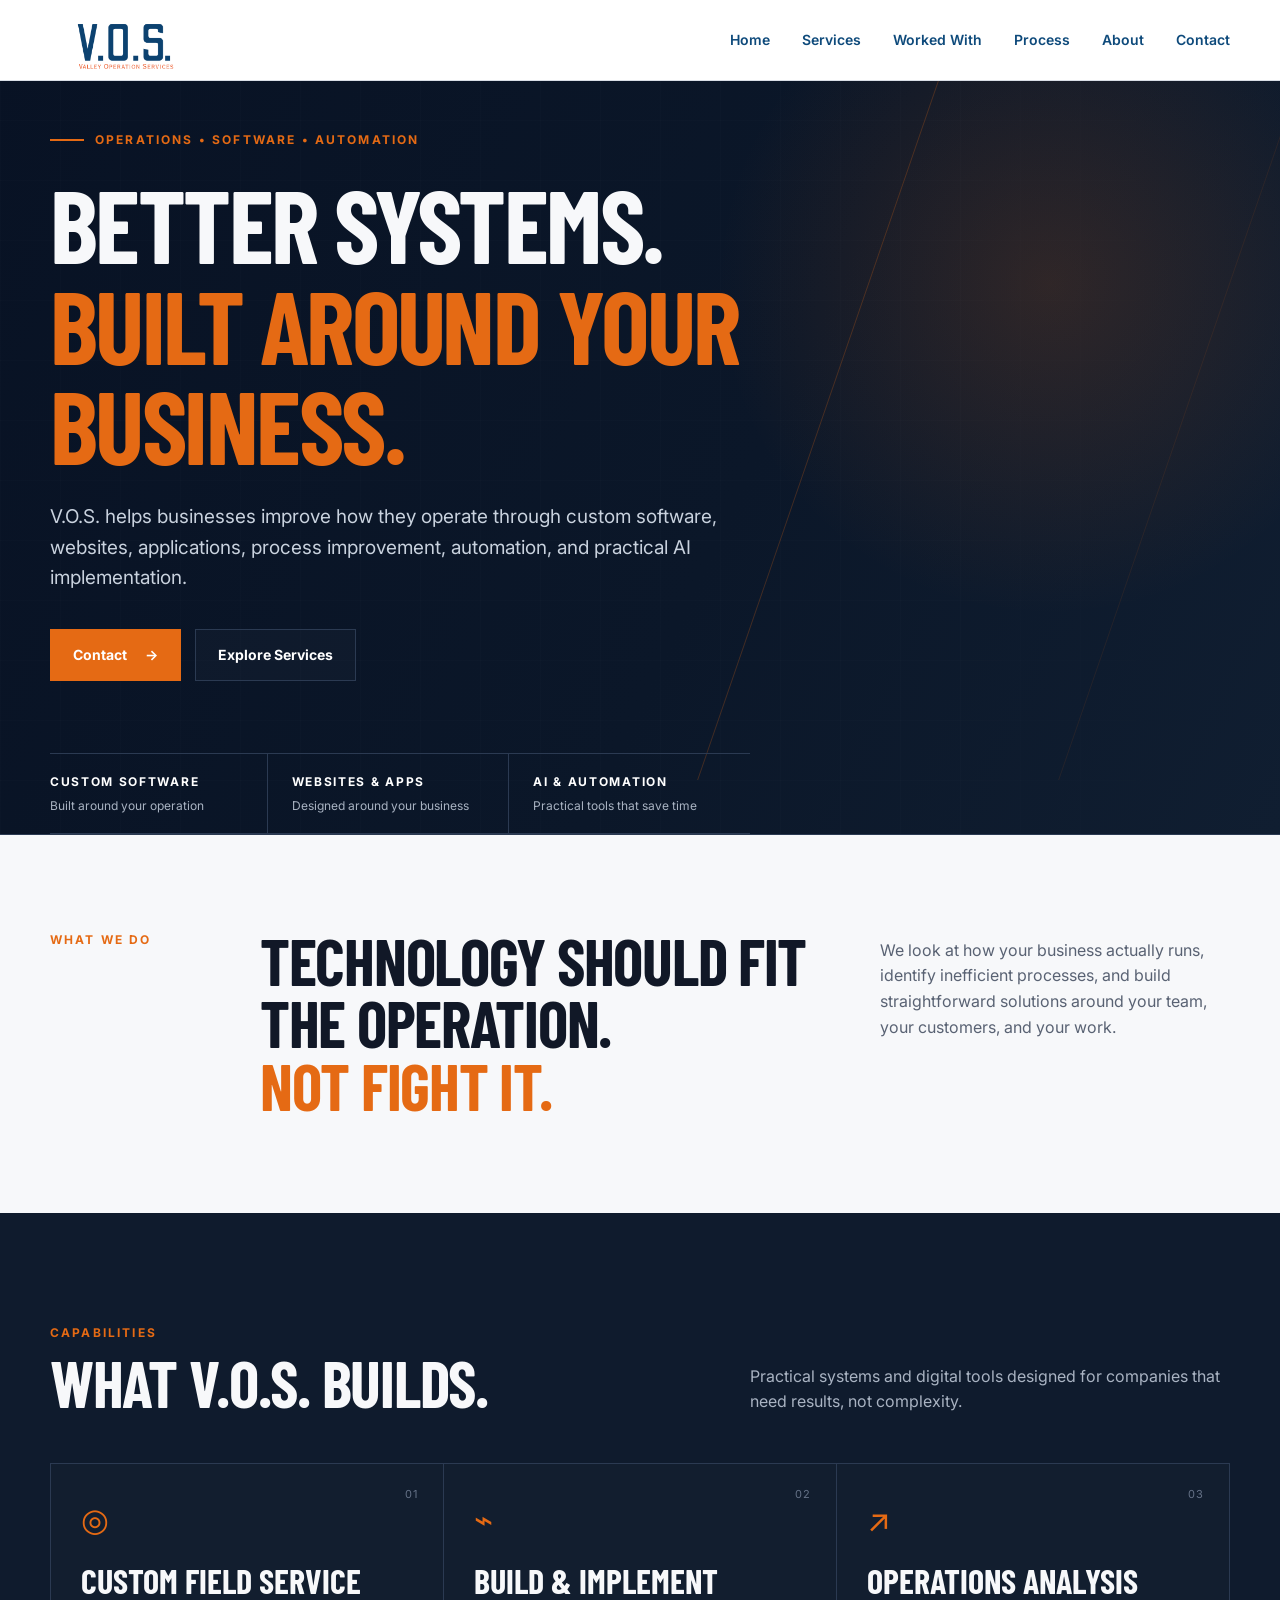
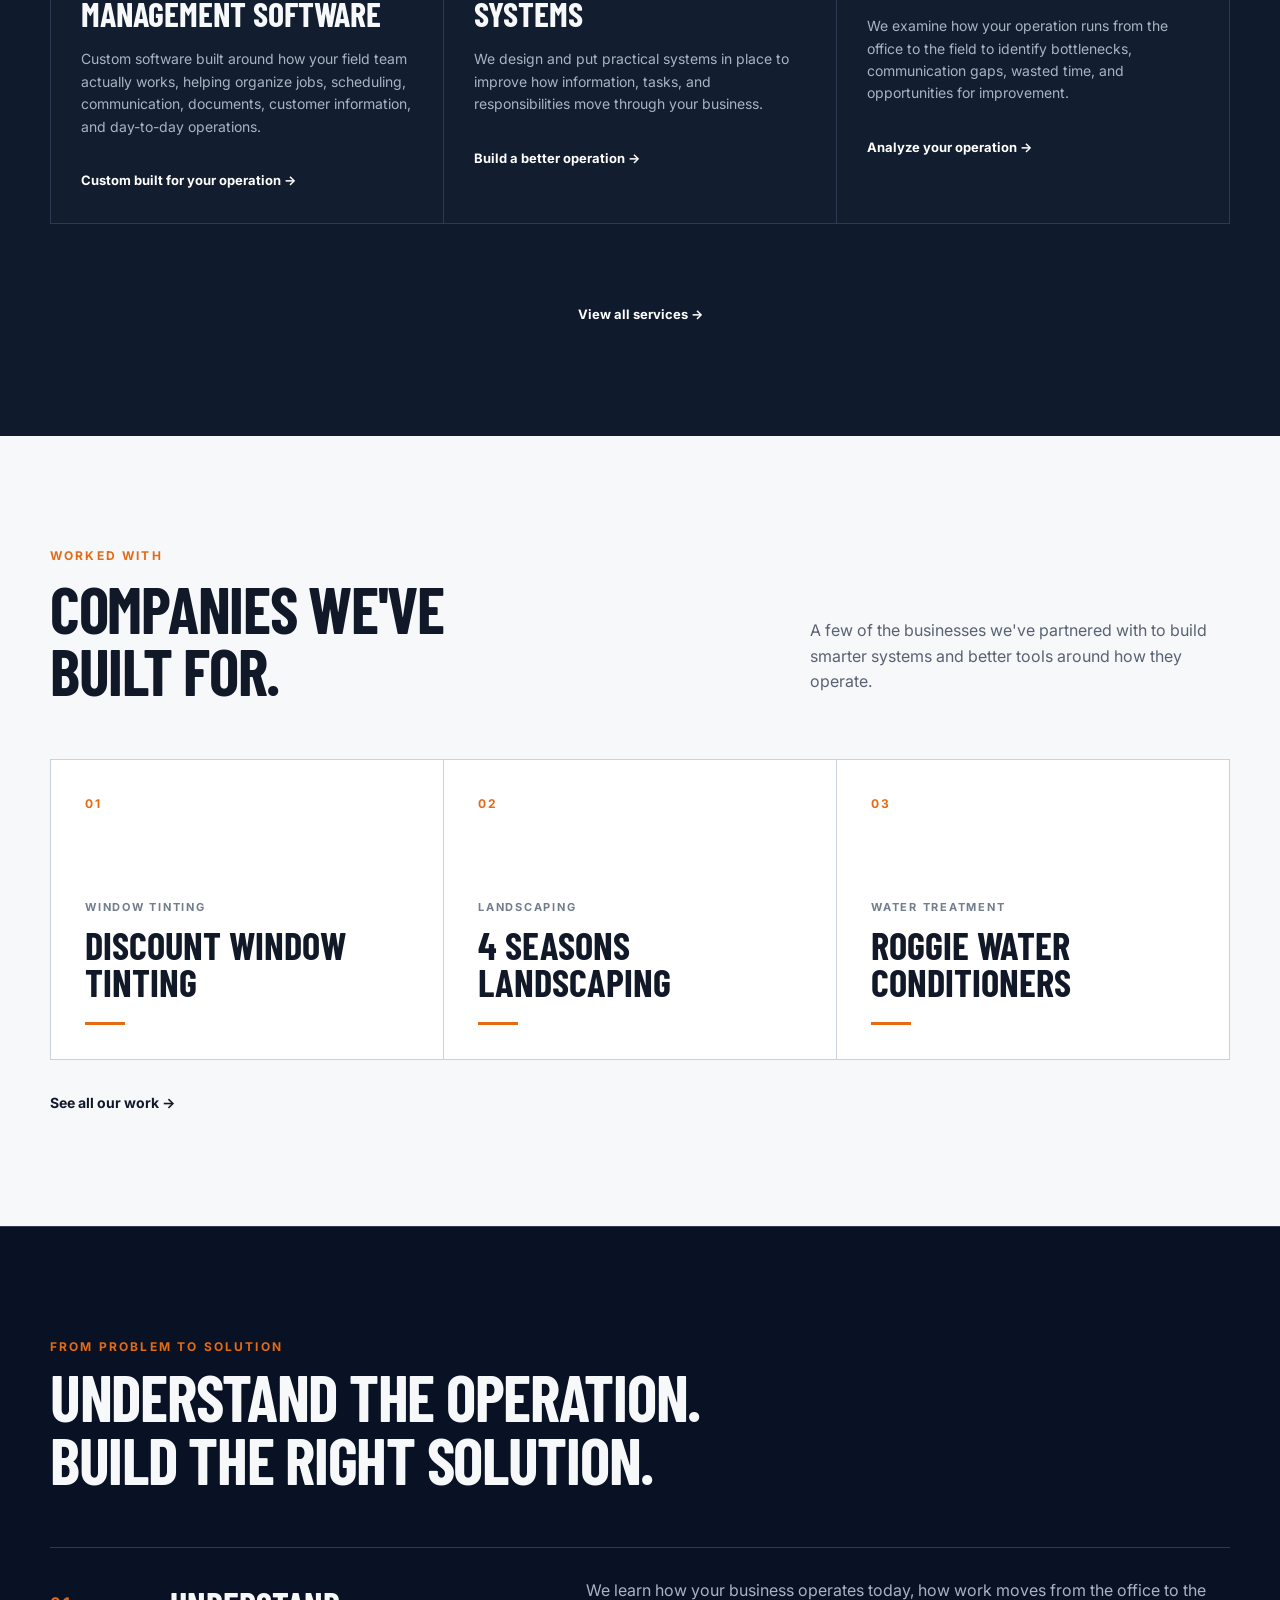
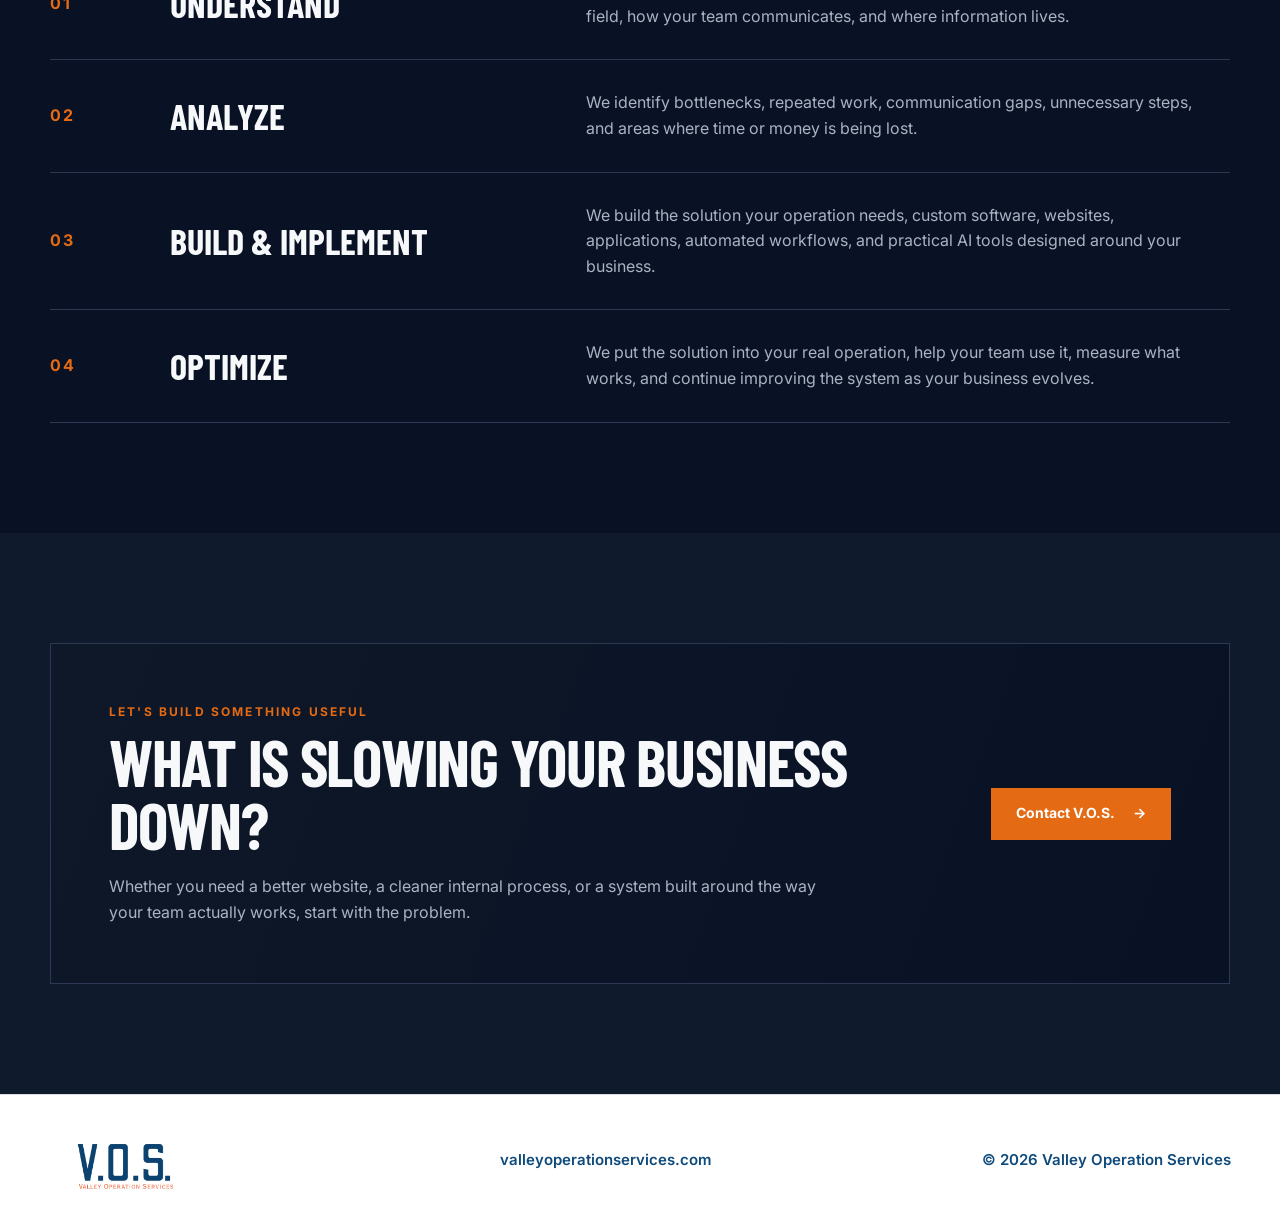
==== index.html @ 07da0e87 "Add team bios to About page Co-Authored-By: Claude Opus 5.5 <noreply@anthropic.com>" ====
<!DOCTYPE html>
<html lang="en">
<head>
  <meta charset="UTF-8" />
  <meta name="viewport" content="width=device-width, initial-scale=1.0" />
  <meta
    name="description"
    content="Valley Operation Services helps blue-collar businesses diagnose inefficiencies, build better systems, and implement practical technology."
  />

  <title>V.O.S. | Valley Operation Services</title>

  <link rel="preconnect" href="https://fonts.googleapis.com">
  <link rel="preconnect" href="https://fonts.gstatic.com" crossorigin>

  <link
    href="https://fonts.googleapis.com/css2?family=Barlow+Condensed:wght@600;700&family=Inter:wght@400;500;600;700&display=swap"
    rel="stylesheet"
  >

  <link rel="stylesheet" href="/styles.css?v=10" />

  <!-- Google tag (gtag.js) - Google Ads -->
  <script async src="https://www.googletagmanager.com/gtag/js?id=AW-18516647561"></script>
  <script>
    window.dataLayer = window.dataLayer || [];
    function gtag(){dataLayer.push(arguments);}
    gtag('js', new Date());
    gtag('config', 'AW-18516647561');
  </script>
</head>

<body>

<header class="site-header">
    <div class="container nav-wrap">

      <a class="brand" href="/" aria-label="V.O.S. home">
        <img
          src="/vos-logo.png"
          alt="Valley Operation Services"
          class="brand-logo"
        >
      </a>

      <button
        class="menu-toggle"
        aria-label="Open navigation"
        aria-expanded="false"
      >
        <span></span>
        <span></span>
        <span></span>
      </button>

      <nav class="site-nav">
        <a href="/">Home</a>
        <a href="/services/">Services</a>
        <a href="/worked-with/">Worked With</a>
        <a href="/process/">Process</a>
        <a href="/about/">About</a>
        <a href="/contact/" class="nav-cta">Contact</a>
      </nav>

    </div>
  </header>

  <main id="top">

<!-- HERO -->
    <section class="hero">

      <div class="hero-grid"></div>

      <div class="container hero-content">

        <div class="eyebrow">
          <span></span>
          OPERATIONS • SOFTWARE • AUTOMATION
        </div>

        <h1>
          Better Systems.<br>
          <em>Built Around Your Business.</em>
        </h1>

        <p class="hero-copy">
          V.O.S. helps businesses improve how they operate through custom software,
          websites, applications, process improvement, automation, and practical AI implementation.
        </p>

        <div class="hero-actions">
          <a class="btn btn-primary" href="/contact/">
            Contact <span>→</span>
          </a>

          <a class="btn btn-secondary" href="#home-services">
            Explore Services
          </a>
        </div>

        <div class="hero-proof">

          <div>
            <strong>CUSTOM SOFTWARE</strong>
            <span>Built around your operation</span>
          </div>

          <div>
            <strong>WEBSITES & APPS</strong>
            <span>Designed around your business</span>
          </div>

          <div>
            <strong>AI & AUTOMATION</strong>
            <span>Practical tools that save time</span>
          </div>

        </div>

      </div>
    </section>


<!-- WHAT WE DO -->
    <section class="statement">

      <div class="container statement-grid">

        <p class="section-kicker">
          WHAT WE DO
        </p>

        <h2>
          Technology should fit the operation.<br>
          <span>Not fight it.</span>
        </h2>

        <p class="statement-copy">
          We look at how your business actually runs, identify inefficient processes,
          and build straightforward solutions around your team, your customers, and your work.
        </p>

      </div>
    </section>



<!-- SERVICES TEASER -->
    <section id="home-services" class="services section">

      <div class="container">

        <div class="section-heading">

          <div>
            <p class="section-kicker">
              CAPABILITIES
            </p>

            <h2>
              What V.O.S. builds.
            </h2>
          </div>

          <p>
            Practical systems and digital tools designed for companies that need results, not complexity.
          </p>

        </div>

        <div class="service-grid">

          <a class="service-card" href="/services/field-service-software/">
            <span class="service-number">01</span>
            <div class="service-icon">◎</div>
            <h3>Custom Field Service Management Software</h3>
            <p>
              Custom software built around how your field team actually works, helping organize jobs,
              scheduling, communication, documents, customer information, and day-to-day operations.
            </p>
            <span class="service-link">Custom built for your operation →</span>
          </a>

          <a class="service-card" href="/services/systems/">
            <span class="service-number">02</span>
            <div class="service-icon">⌁</div>
            <h3>Build & Implement Systems</h3>
            <p>
              We design and put practical systems in place to improve how information, tasks,
              and responsibilities move through your business.
            </p>
            <span class="service-link">Build a better operation →</span>
          </a>

          <a class="service-card" href="/services/operations-analysis/">
            <span class="service-number">03</span>
            <div class="service-icon">&#8599;&#65038;</div>
            <h3>Operations Analysis</h3>
            <p>
              We examine how your operation runs from the office to the field to identify
              bottlenecks, communication gaps, wasted time, and opportunities for improvement.
            </p>
            <span class="service-link">Analyze your operation →</span>
          </a>

        </div>

        <div style="margin-top: 48px; text-align: center;">
          <a href="/services/" class="text-cta">View all services →</a>
        </div>

      </div>
    </section>


    <!-- WORKED WITH TEASER -->
    <section id="home-worked-with" class="industries section">

      <div class="container">

        <div class="ww-heading">
          <div>
            <p class="section-kicker">WORKED WITH</p>
            <h2>Companies we've<br>built for.</h2>
          </div>
          <p>
            A few of the businesses we've partnered with to build smarter
            systems and better tools around how they operate.
          </p>
        </div>

        <div class="ww-grid">

          <div class="ww-card">
            <span class="ww-num">01</span>
            <p class="ww-industry">Window Tinting</p>
            <h3>Discount Window Tinting</h3>
            <div class="ww-line"></div>
          </div>

          <div class="ww-card">
            <span class="ww-num">02</span>
            <p class="ww-industry">Landscaping</p>
            <h3>4 Seasons Landscaping</h3>
            <div class="ww-line"></div>
          </div>

          <div class="ww-card">
            <span class="ww-num">03</span>
            <p class="ww-industry">Water Treatment</p>
            <h3>Roggie Water Conditioners</h3>
            <div class="ww-line"></div>
          </div>

        </div>

        <a href="/worked-with/" class="ww-more">See all our work →</a>

      </div>
    </section>


    <!-- PROCESS TEASER -->
    <section id="home-process" class="process section">

      <div class="container">

        <div class="section-heading process-heading">

          <div>

            <p class="section-kicker">
              FROM PROBLEM TO SOLUTION
            </p>

            <h2>
              Understand the operation.<br>
              Build the right solution.
            </h2>

          </div>

        </div>

        <div class="process-list">

          <div class="process-step">
            <span>01</span>
            <h3>Understand</h3>
            <p>
              We learn how your business operates today, how work moves from the office
              to the field, how your team communicates, and where information lives.
            </p>
          </div>

          <div class="process-step">
            <span>02</span>
            <h3>Analyze</h3>
            <p>
              We identify bottlenecks, repeated work, communication gaps, unnecessary
              steps, and areas where time or money is being lost.
            </p>
          </div>

          <div class="process-step">
            <span>03</span>
            <h3>Build & Implement</h3>
            <p>
              We build the solution your operation needs, custom software, websites,
              applications, automated workflows, and practical AI tools designed around your business.
            </p>
          </div>

          <div class="process-step">
            <span>04</span>
            <h3>Optimize</h3>
            <p>
              We put the solution into your real operation, help your team use it,
              measure what works, and continue improving the system as your business evolves.
            </p>
          </div>

        </div>


      </div>
    </section>


    <!-- CONTACT CTA -->
    <section id="home-contact" class="contact section">

      <div class="container contact-panel">

        <div>

          <p class="section-kicker">
            LET'S BUILD SOMETHING USEFUL
          </p>

          <h2>
            What is slowing your business down?
          </h2>

          <p>
            Whether you need a better website, a cleaner internal process, or a system
            built around the way your team actually works, start with the problem.
          </p>

        </div>

        <a href="mailto:contact@valleyoperationservices.com" class="btn btn-primary btn-large">
          Contact V.O.S. <span>→</span>
        </a>

      </div>
    </section>

  </main>


<!-- FOOTER -->
  <footer>

    <div class="container footer-grid">

      <div class="brand footer-brand">
        <img
          src="/vos-logo.png"
          alt="Valley Operation Services"
          class="footer-logo"
        >
      </div>

      <p>
        <a
          href="https://valleyoperationservices.com"
          class="footer-domain"
        >
          valleyoperationservices.com
        </a>
      </p>

      <p>
        © <span id="year"></span> Valley Operation Services
      </p>

    </div>

  </footer>

  <script src="/script.js?v=7"></script>

</body>
</html>
---- styles.css ----
:root {
  --navy: #081224;
  --surface: #0f1b2d;
  --surface-2: #162338;
  --steel: #2b3a52;
  --orange: #e56a14;
  --orange-hover: #f07a24;
  --dark-orange: #c9550c;
  --white: #f7f8fa;
  --muted: #a9b3c2;
  --text-dark: #111827;
  --max: 1180px;
}

* {
  box-sizing: border-box;
  margin: 0;
  padding: 0;
}

html { scroll-behavior: smooth; }

body {
  font-family: "Inter", Arial, sans-serif;
  background: var(--navy);
  color: var(--white);
  line-height: 1.6;
}

a { color: inherit; text-decoration: none; }

.container {
  width: min(var(--max), calc(100% - 48px));
  margin: 0 auto;
}

.site-header {
  position: fixed;
  inset: 0 0 auto 0;
  z-index: 50;
  background: rgba(8,18,36,.88);
  backdrop-filter: blur(14px);
  border-bottom: 1px solid rgba(255,255,255,.08);
}

.nav-wrap {
    height: 80px;
    display: flex;
    align-items: center;
    justify-content: space-between;
}

.brand {
  display: inline-flex;
  align-items: center;
  gap: 14px;
}

.brand-logo {
  width: 190px;
  height: auto;
  display: block;
}
.brand-mark {
  font-family: "Barlow Condensed", sans-serif;
  font-size: 30px;
  font-weight: 700;
  letter-spacing: .03em;
  color: var(--white);
  line-height: 1;
}

.brand-mark::after {
  content: "";
  display: block;
  width: 26px;
  height: 3px;
  margin-top: 5px;
  background: var(--orange);
}

.brand-name {
  color: var(--muted);
  font-size: 11px;
  font-weight: 700;
  letter-spacing: .16em;
}

.site-nav {
  display: flex;
  align-items: center;
  gap: 32px;
  margin-left: auto;
}

.site-nav a {
  font-size: 14px;
  font-weight: 600;
  color: #dfe5ee;
}

.site-nav a:hover { color: #fff; }

.nav-cta {
  border: 1px solid var(--orange);
  padding: 11px 16px;
}

.menu-toggle {
  display: none;
  background: none;
  border: 0;
  cursor: pointer;
}

.menu-toggle span {
  display: block;
  width: 24px;
  height: 2px;
  background: #0e4a7b;
  margin: 5px 0;
}

.hero {
  min-height: 760px;
  position: relative;
  display: flex;
  align-items: center;
  overflow: hidden;
  border-bottom: 1px solid var(--steel);
  padding-top: 80px;
  background:
    radial-gradient(circle at 82% 34%, rgba(229,106,20,.16), transparent 28%),
    linear-gradient(115deg, #081224 0%, #0b1729 58%, #101e31 100%);
}

.hero-grid {
  position: absolute;
  inset: 0;
  opacity: .14;
  background-image:
    linear-gradient(rgba(255,255,255,.08) 1px, transparent 1px),
    linear-gradient(90deg, rgba(255,255,255,.08) 1px, transparent 1px);
  background-size: 60px 60px;
  mask-image: linear-gradient(to right, black 0%, black 70%, transparent 100%);
}

.hero::after {
  content: "";
  position: absolute;
  width: 360px;
  height: 760px;
  right: 7%;
  top: 20px;
  border-left: 1px solid rgba(229,106,20,.45);
  border-right: 1px solid rgba(229,106,20,.18);
  transform: skewX(-19deg);
  opacity: .55;
}

.hero-content {
  position: relative;
  z-index: 2;
  padding-top: 50px;
}

.eyebrow, .section-kicker {
  color: var(--orange);
  font-weight: 700;
  font-size: 12px;
  letter-spacing: .18em;
}

.eyebrow {
  display: flex;
  align-items: center;
  gap: 11px;
  margin-bottom: 24px;
}

.eyebrow span {
  width: 34px;
  height: 2px;
  background: var(--orange);
}

.hero h1,
h2,
h3 {
  font-family: "Barlow Condensed", Arial, sans-serif;
  line-height: .98;
}

.hero h1 {
  max-width: 900px;
  font-size: clamp(64px, 8vw, 112px);
  letter-spacing: -.025em;
  text-transform: uppercase;
}

.hero h1 em {
  color: var(--orange);
  font-style: normal;
}

.hero-copy {
  max-width: 670px;
  margin-top: 28px;
  color: #c9d2de;
  font-size: 19px;
}

.hero-actions {
  display: flex;
  gap: 14px;
  margin-top: 36px;
  flex-wrap: wrap;
}

.btn {
  display: inline-flex;
  align-items: center;
  justify-content: center;
  gap: 18px;
  min-height: 52px;
  padding: 0 22px;
  font-size: 14px;
  font-weight: 700;
  transition: .2s ease;
}

.btn-primary {
  background: var(--orange);
  border: 1px solid var(--orange);
  color: #fff;
}

.btn-primary:hover {
  background: var(--orange-hover);
  border-color: var(--orange-hover);
  transform: translateY(-2px);
}

.btn-secondary {
  border: 1px solid var(--steel);
  color: #fff;
  background: rgba(255,255,255,.025);
}

.btn-secondary:hover {
  border-color: #69778c;
  background: rgba(255,255,255,.05);
}

.hero-proof {
  display: flex;
  gap: 0;
  margin-top: 72px;
  max-width: 700px;
  border-top: 1px solid var(--steel);
  border-bottom: 1px solid var(--steel);
}

.hero-proof div {
  flex: 1;
  padding: 18px 24px 18px 0;
  border-right: 1px solid var(--steel);
  margin-right: 24px;
}

.hero-proof div:last-child {
  border-right: 0;
  margin-right: 0;
}

.hero-proof strong {
  display: block;
  color: #fff;
  font-size: 12px;
  letter-spacing: .14em;
}

.hero-proof span {
  display: block;
  color: var(--muted);
  font-size: 12px;
  margin-top: 4px;
}

.hero-side-label {
  position: absolute;
  right: 24px;
  bottom: 26px;
  color: #627187;
  font-size: 11px;
  letter-spacing: .18em;
  z-index: 2;
}

.section { padding: 110px 0; }

.statement {
  padding: 95px 0;
  background: var(--white);
  color: var(--text-dark);
}

.statement-grid {
  display: grid;
  grid-template-columns: 160px 1.3fr .8fr;
  gap: 50px;
  align-items: start;
}

.statement h2,
.section-heading h2,
.industries h2,
.contact h2 {
  font-size: clamp(48px, 5vw, 72px);
  text-transform: uppercase;
  letter-spacing: -.02em;
}

.statement h2 span { color: var(--orange); }

.statement-copy {
  color: #596273;
  padding-top: 8px;
}

.services {
  background: var(--surface);
}

.section-heading {
  display: flex;
  justify-content: space-between;
  gap: 40px;
  align-items: end;
  margin-bottom: 48px;
}

.section-heading > p {
  max-width: 480px;
  color: var(--muted);
}

.section-heading h2 { margin-top: 10px; }

.service-grid {
  display: grid;
  grid-template-columns: repeat(3, 1fr);
  border-top: 1px solid var(--steel);
  border-left: 1px solid var(--steel);
}

.service-card {
  min-height: 360px;
  padding: 30px;
  position: relative;
  background: rgba(255,255,255,.012);
  border-right: 1px solid var(--steel);
  border-bottom: 1px solid var(--steel);
  transition: .25s ease;
}

.service-card:hover {
  background: var(--surface-2);
  transform: translateY(-3px);
}

.service-number {
  position: absolute;
  top: 22px;
  right: 24px;
  color: #657287;
  font-size: 11px;
  letter-spacing: .14em;
}

.service-icon {
  color: var(--orange);
  font-size: 32px;
  height: 70px;
}

.service-card h3 {
  font-size: 34px;
  text-transform: uppercase;
  margin-bottom: 18px;
}

.service-card p {
  color: var(--muted);
  font-size: 14px;
}

.service-link,
.text-cta {
  display: inline-block;
  margin-top: 32px;
  color: #fff;
  font-weight: 700;
  font-size: 13px;
}

.service-card-accent {
  background: var(--orange);
  color: #fff;
}

.service-card-accent:hover { background: var(--dark-orange); }

.service-card-accent .service-number,
.service-card-accent p { color: rgba(255,255,255,.8); }

.accent-small {
  letter-spacing: .14em;
  font-size: 10px !important;
  font-weight: 700;
  margin-bottom: 20px;
}

.process {
  background: var(--navy);
  border-top: 1px solid var(--steel);
}

.process-heading { margin-bottom: 56px; }

.process-list {
  border-top: 1px solid var(--steel);
}

.process-step {
  display: grid;
  grid-template-columns: 90px .6fr 1fr;
  align-items: center;
  gap: 30px;
  padding: 30px 0;
  border-bottom: 1px solid var(--steel);
}

.process-step > span {
  color: var(--orange);
  font-weight: 700;
  letter-spacing: .12em;
}

.process-step h3 {
  font-size: 36px;
  text-transform: uppercase;
}

.process-step p {
  color: var(--muted);
  max-width: 620px;
}

.industries {
  background: var(--white);
  color: var(--text-dark);
}

.industries-grid {
  display: grid;
  grid-template-columns: 1fr 1fr;
  gap: 80px;
  align-items: center;
}

.industries h2 { margin: 12px 0 24px; }

.industries p:not(.section-kicker) {
  color: #596273;
  max-width: 590px;
}

.industry-tags {
  display: flex;
  flex-wrap: wrap;
  gap: 10px;
}

.industry-tags span {
  border: 1px solid #cbd2dc;
  padding: 12px 14px;
  font-size: 11px;
  letter-spacing: .12em;
  font-weight: 700;
}

.contact {
  background: var(--surface);
}

.contact-panel {
  padding: 58px;
  border: 1px solid var(--steel);
  background:
    linear-gradient(110deg, rgba(255,255,255,.025), rgba(255,255,255,0)),
    var(--navy);
  display: flex;
  align-items: center;
  justify-content: space-between;
  gap: 50px;
}

.contact h2 {
  max-width: 760px;
  margin: 10px 0 18px;
}

.contact p:not(.section-kicker) {
  max-width: 720px;
  color: var(--muted);
}

.btn-large { min-width: 180px; }

footer {
  position: relative;
  padding: 34px 0;
  border-top: 1px solid var(--steel);
  background: #050c18;
}

.footer-grid {
  width: 100%;
  max-width: none;
  margin: 0;
  padding: 0 24px;

  display: grid;
  grid-template-columns: 1fr auto 1fr;
  align-items: center;
  gap: 0;
}

.footer-grid > :nth-child(1) {
  justify-self: start;
}

.footer-grid > :nth-child(2) {
  justify-self: center;
  text-align: center;
}

.footer-grid > :nth-child(3) {
  justify-self: end;
  text-align: right;
}

.footer-grid > p {
  color: #718096;
  font-size: 11px;
  text-align: center;
}

.footer-grid > p:last-child { text-align: right; }

.footer-brand .brand-mark { font-size: 23px; }
.footer-brand .brand-name { font-size: 9px; }

@media (max-width: 900px) {
  .site-nav {
    display: none;
    position: absolute;
    top: 80px;
    left: 0;
    right: 0;
    padding: 24px;
    background: var(--navy);
    border-bottom: 1px solid var(--steel);
    flex-direction: column;
    align-items: stretch;
  }

  .site-nav.open { display: flex; }
  .menu-toggle { display: block; }
  .brand-name { display: none; }

  .hero { min-height: 720px; }
  .hero::after { right: -180px; }
  .hero-proof { max-width: none; }

  .statement-grid {
    grid-template-columns: 1fr;
    gap: 20px;
  }

  .service-grid { grid-template-columns: repeat(2, 1fr); }
  .industries-grid { grid-template-columns: 1fr; gap: 45px; }

  .contact-panel {
    flex-direction: column;
    align-items: flex-start;
  }

  .footer-grid {
    grid-template-columns: 1fr;
    justify-items: stretch;
  }
  .footer-grid > p:last-child { text-align: center; }
}

@media (max-width: 620px) {
  .container { width: min(var(--max), calc(100% - 32px)); }
  .nav-wrap { height: 70px; }
  .site-nav { top: 70px; }

  .hero {
    min-height: 760px;
    padding-top: 70px;
  }

  .hero h1 { font-size: 58px; }
  .hero-copy { font-size: 16px; }

  .hero-actions {
    flex-direction: column;
    align-items: stretch;
  }

  .hero-proof {
    display: grid;
    grid-template-columns: 1fr;
    margin-top: 45px;
  }

  .hero-proof div {
    border-right: 0;
    border-bottom: 1px solid var(--steel);
    margin: 0;
    padding: 14px 0;
  }

  .hero-proof div:last-child { border-bottom: 0; }

  .section { padding: 78px 0; }
  .statement { padding: 70px 0; }

  .section-heading {
    display: block;
  }

  .section-heading > p { margin-top: 20px; }

  .service-grid { grid-template-columns: 1fr; }
  .service-card { min-height: 320px; }

  .process-step {
    grid-template-columns: 50px 1fr;
    gap: 14px;
  }

  .process-step p {
    grid-column: 2;
  }

  .contact-panel { padding: 32px 24px; }
  .btn-large { width: 100%; }
}
/* =========================
   ABOUT V.O.S / TEAM
========================= */

.about {
  background: var(--white);
  color: var(--navy);
}

.about-intro {
  display: grid;
  grid-template-columns: 160px 1.15fr 1fr;
  gap: 55px;
  align-items: start;
  margin-bottom: 80px;
}

.about-intro h2 {
  font-family: "Barlow Condensed", sans-serif;
  font-size: clamp(58px, 6vw, 88px);
  line-height: 0.92;
  text-transform: uppercase;
  letter-spacing: -0.02em;
}

.about-copy {
  color: #596273;
  font-size: 17px;
  line-height: 1.8;
  max-width: 540px;
}

.team-label {
  display: flex;
  align-items: center;
  gap: 20px;
  margin-bottom: 22px;
}

.team-label span {
  color: var(--orange);
  font-size: 11px;
  font-weight: 700;
  letter-spacing: 0.18em;
}

.team-label div {
  flex: 1;
  height: 1px;
  background: #cbd2dc;
}

.team-grid {
  display: grid;
  grid-template-columns: repeat(3, 1fr);
  border-top: 1px solid #cbd2dc;
  border-left: 1px solid #cbd2dc;
}

.team-card {
  min-height: 350px;
  padding: 32px;
  border-right: 1px solid #cbd2dc;
  border-bottom: 1px solid #cbd2dc;
  transition: 0.25s ease;
}

.team-number {
  color: var(--orange);
  font-size: 12px;
  font-weight: 700;
  letter-spacing: 0.15em;
}

.team-line {
  width: 40px;
  height: 3px;
  background: var(--orange);
  margin: 75px 0 24px;
}

.team-card h3 {
  font-family: "Barlow Condensed", sans-serif;
  font-size: clamp(48px, 4vw, 64px);
  line-height: 0.9;
  text-transform: uppercase;
}

.team-card p {
  margin-top: 24px;
  color: #727d8d;
  font-size: 11px;
  font-weight: 700;
  letter-spacing: 0.16em;
}

.team-card:hover {
  background: var(--navy);
  color: white;
  transform: translateY(-4px);
}

.team-card:hover p {
  color: #aeb8c6;
}

@media (max-width: 900px) {
  .about-intro {
    grid-template-columns: 1fr;
    gap: 20px;
  }

  .team-grid {
    grid-template-columns: 1fr;
  }

  .team-card {
    min-height: 260px;
  }

  .team-line {
    margin-top: 45px;
  }
}

.footer-logo {
  width: 150px;
  height: auto;
  display: block;
}

/* HEADER V.O.S. LOGO */

.site-header .brand {
    position: absolute;
    left: 24px;
    top: 50%;
    transform: translateY(-50%);

    width: 175px;
    height: 62px;
    background: transparent;
    border-radius: 0;
    overflow: hidden;

    display: flex;
    align-items: center;
    justify-content: center;
    padding: 0;
}

.site-header .brand-logo {
  width: 235px;
  max-width: none;
  height: auto;
  display: block;
  transform: scale(1.25);
}

/* WHITE HEADER / NAVIGATION */

.site-header {
  background: #ffffff;
  border-bottom: 1px solid #d9dee6;
}

/* Remove the separate box around the logo */
.site-header .brand {
  background: transparent;
  border-radius: 0;
}

/* Navigation words */
.site-nav a {
  color: #0e4a7b;
}

.site-nav a:hover {
  color: #e56a14;
}

/* Connect button */
.site-nav .nav-cta {
  color: #0e4a7b;
  border-color: #e56a14;
}

.site-nav .nav-cta:hover {
  background: #e56a14;
  color: #ffffff;
}

/* WHITE FOOTER */

footer {
  background: #ffffff;
  border-top: 1px solid #d9dee6;
}

.footer-grid > p {
  color: #0e4a7b;
  font-size: 15px;
  font-weight: 600;
}

.footer-grid > p:last-child {
  color: #0e4a7b;
  font-size: 15px;
}

.footer-brand {
  position: static;

  width: 175px;
  height: 62px;
  overflow: hidden;

  display: flex;
  align-items: center;
  justify-content: center;

  margin: 0;
}

.footer-logo {
  width: 235px;
  max-width: none;
  height: auto;
  display: block;
  transform: scale(1.25);
}

/* MOBILE MENU COLOR FIX */
@media (max-width: 900px) {

  .menu-toggle span {
    background: #0e4a7b !important;
  }

  .site-nav a {
    color: #ffffff;
  }

  .site-nav a:hover {
    color: #e56a14;
  }

  .site-nav .nav-cta {
    color: #ffffff;
    border-color: #e56a14;
  }
}

/* PERFECTLY CENTER MOBILE FOOTER */
@media (max-width: 620px) {
  footer .footer-grid {
    display: flex;
    flex-direction: column;
    align-items: center;
    justify-content: center;
    width: 100%;
    text-align: center;
  }

  footer .footer-brand {
    margin: 0 auto;
  }

  footer .footer-grid p {
    width: auto;
    margin-left: auto;
    margin-right: auto;
    text-align: center !important;
  }

  footer .footer-domain {
    display: inline-block;
    text-align: center;
  }
}

@media (min-width: 901px) {
  .footer-domain {
    display: inline-block;
    transform: translateX(-35px);
  }

  .footer-grid > p:last-child {
    transform: translateX(-25px);
  }
}
/* =========================
   SCROLL-TRIGGERED REVEALS
========================= */

.reveal {
  opacity: 0;
  transform: translateY(28px);
  transition: opacity .7s ease, transform .7s ease;
}

.reveal.in-view {
  opacity: 1;
  transform: translateY(0);
}

.service-grid .reveal:nth-child(2) { transition-delay: .08s; }
.service-grid .reveal:nth-child(3) { transition-delay: .16s; }
.service-grid .reveal:nth-child(4) { transition-delay: .24s; }
.service-grid .reveal:nth-child(5) { transition-delay: .32s; }
.service-grid .reveal:nth-child(6) { transition-delay: .4s; }

.process-list .reveal:nth-child(2) { transition-delay: .08s; }
.process-list .reveal:nth-child(3) { transition-delay: .16s; }
.process-list .reveal:nth-child(4) { transition-delay: .24s; }

.team-grid .reveal:nth-child(2) { transition-delay: .08s; }
.team-grid .reveal:nth-child(3) { transition-delay: .16s; }

.industry-tags .reveal:nth-child(2) { transition-delay: .08s; }
.industry-tags .reveal:nth-child(3) { transition-delay: .16s; }

.hero-proof .reveal:nth-child(2) { transition-delay: .08s; }
.hero-proof .reveal:nth-child(3) { transition-delay: .16s; }

/* =========================
   HERO MOTION
========================= */

.hero-grid {
  animation: gridDrift 18s linear infinite;
}

@keyframes gridDrift {
  from { background-position: 0 0, 0 0; }
  to   { background-position: 60px 60px, 60px 60px; }
}

.hero::after {
  animation: accentPulse 6s ease-in-out infinite;
}

@keyframes accentPulse {
  0%, 100% { opacity: .4; }
  50%      { opacity: .7; }
}

.hero-content {
  will-change: transform, opacity;
}

/* =========================
   MICRO-INTERACTIONS
========================= */

.btn span,
.service-link,
.text-cta {
  transition: transform .25s ease;
}

.btn:hover span { transform: translateX(4px); }
.service-card:hover .service-link { transform: translateX(4px); }
.text-cta:hover { transform: translateX(4px); }

.service-card {
  transition: transform .3s ease, background .3s ease, box-shadow .3s ease;
}

.service-card:hover {
  transform: translateY(-6px);
  box-shadow: 0 18px 40px rgba(0,0,0,.35);
}

.process-step {
  transition: background .25s ease, padding-left .25s ease;
}

.process-step:hover {
  background: rgba(255,255,255,.03);
  padding-left: 12px;
}

.industry-tags span {
  transition: transform .25s ease, border-color .25s ease, color .25s ease;
}

.industry-tags span:hover {
  border-color: var(--orange);
  color: var(--orange);
  transform: translateY(-3px);
}

/* Respect reduced-motion preference */
@media (prefers-reduced-motion: reduce) {
  .reveal {
    opacity: 1;
    transform: none;
    transition: none;
  }
  .hero-grid,
  .hero::after {
    animation: none;
  }
  .hero-content {
    transform: none !important;
  }
}

/* =========================
   STICKY FOOTER (keeps footer
   pinned to the bottom on
   short pages, no color gap)
========================= */

html {
  height: 100%;
}

body {
  display: flex;
  flex-direction: column;
  min-height: 100vh;
}

main {
  display: flex;
  flex-direction: column;
  flex: 1 0 auto;
}

main > section:last-child {
  flex: 1 0 auto;
}

footer {
  flex-shrink: 0;
}

/* =========================
   CLICKABLE SERVICE CARDS
========================= */

a.service-card {
  display: block;
  color: inherit;
  cursor: pointer;
}

a.service-card:focus-visible {
  outline: 2px solid var(--orange);
  outline-offset: -2px;
}

a.service-card:hover h3 { color: #fff; }
a.service-card-accent:hover .text-cta { transform: translateX(4px); }

/* =========================
   SERVICE DETAIL PAGES
========================= */

.svc-hero {
  position: relative;
  padding: 170px 0 90px;
  border-bottom: 1px solid var(--steel);
  background:
    radial-gradient(circle at 82% 30%, rgba(229,106,20,.14), transparent 30%),
    linear-gradient(115deg, #081224 0%, #0b1729 58%, #101e31 100%);
}

.svc-back {
  display: inline-block;
  margin-bottom: 28px;
  color: var(--muted);
  font-size: 13px;
  font-weight: 600;
  transition: .2s ease;
}

.svc-back:hover { color: #fff; transform: translateX(-3px); }

.svc-hero h1 {
  font-family: "Barlow Condensed", Arial, sans-serif;
  max-width: 900px;
  margin-top: 14px;
  font-size: clamp(52px, 7vw, 96px);
  line-height: .95;
  letter-spacing: -.02em;
  text-transform: uppercase;
}

.svc-lead {
  max-width: 680px;
  margin-top: 26px;
  color: #c9d2de;
  font-size: 19px;
}

.svc-overview { background: var(--navy); }

.svc-overview-grid {
  display: grid;
  grid-template-columns: 1.3fr .9fr;
  gap: 70px;
  align-items: start;
}

.svc-intro {
  margin-top: 18px;
  font-size: 22px;
  line-height: 1.55;
  color: #dfe5ee;
}

.svc-signs {
  padding: 34px;
  border: 1px solid var(--steel);
  border-top: 3px solid var(--orange);
  background: var(--surface);
}

.svc-signs ul {
  list-style: none;
  margin-top: 18px;
}

.svc-signs li {
  position: relative;
  padding: 12px 0 12px 26px;
  color: var(--muted);
  font-size: 15px;
  border-bottom: 1px solid var(--steel);
}

.svc-signs li:last-child { border-bottom: 0; }

.svc-signs li::before {
  content: "";
  position: absolute;
  left: 0;
  top: 21px;
  width: 12px;
  height: 2px;
  background: var(--orange);
}

.svc-include-grid {
  display: grid;
  grid-template-columns: repeat(2, 1fr);
  border-top: 1px solid var(--steel);
  border-left: 1px solid var(--steel);
}

.svc-include {
  padding: 34px;
  border-right: 1px solid var(--steel);
  border-bottom: 1px solid var(--steel);
  transition: .25s ease;
}

.svc-include:hover { background: var(--surface-2); }

.svc-include span {
  color: var(--orange);
  font-size: 12px;
  font-weight: 700;
  letter-spacing: .14em;
}

.svc-include h3 {
  margin: 14px 0 12px;
  font-size: 30px;
  text-transform: uppercase;
}

.svc-include p {
  color: var(--muted);
  font-size: 15px;
}

/* Schedule */

.schedule-panel {
  display: grid;
  grid-template-columns: .9fr 1.1fr;
  gap: 60px;
  padding: 58px;
  border: 1px solid var(--steel);
  background:
    linear-gradient(110deg, rgba(255,255,255,.025), rgba(255,255,255,0)),
    var(--navy);
}

.schedule-copy h2 { margin: 10px 0 18px; }
.schedule-copy .booking-link { margin-top: 28px; }
.schedule-copy .booking-link[hidden] { display: none; }

.schedule-form {
  display: grid;
  gap: 18px;
}

.form-row {
  display: grid;
  grid-template-columns: 1fr 1fr;
  gap: 18px;
}

.schedule-form label {
  display: grid;
  gap: 8px;
  color: #c9d2de;
  font-size: 12px;
  font-weight: 700;
  letter-spacing: .08em;
  text-transform: uppercase;
}

.schedule-form input,
.schedule-form select,
.schedule-form textarea {
  width: 100%;
  padding: 13px 14px;
  border: 1px solid var(--steel);
  border-radius: 0;
  background: var(--surface);
  color: var(--white);
  font: 400 15px/1.4 "Inter", Arial, sans-serif;
  letter-spacing: 0;
  text-transform: none;
  color-scheme: dark;
  transition: border-color .2s ease;
}

.schedule-form textarea { resize: vertical; }

.schedule-form input:focus,
.schedule-form select:focus,
.schedule-form textarea:focus {
  outline: none;
  border-color: var(--orange);
}

.schedule-form button {
  justify-self: start;
  cursor: pointer;
  font-family: inherit;
}

.form-note {
  color: #657287 !important;
  font-size: 12px;
}

/* Other services */

.svc-more { background: var(--navy); border-top: 1px solid var(--steel); }

.svc-more-list {
  margin-top: 24px;
  border-top: 1px solid var(--steel);
}

.svc-more-link {
  display: flex;
  align-items: center;
  gap: 28px;
  padding: 22px 0;
  border-bottom: 1px solid var(--steel);
  font-family: "Barlow Condensed", Arial, sans-serif;
  font-size: 28px;
  font-weight: 700;
  text-transform: uppercase;
  transition: .2s ease;
}

.svc-more-link span {
  color: var(--orange);
  font-family: "Inter", Arial, sans-serif;
  font-size: 12px;
  letter-spacing: .14em;
}

.svc-more-link em {
  margin-left: auto;
  font-style: normal;
  color: var(--muted);
  transition: .2s ease;
}

.svc-more-link:hover { padding-left: 10px; color: #fff; }
.svc-more-link:hover em { color: var(--orange); transform: translateX(4px); }

@media (max-width: 900px) {
  .svc-overview-grid,
  .schedule-panel { grid-template-columns: 1fr; gap: 40px; }
  .svc-include-grid { grid-template-columns: 1fr; }
}

@media (max-width: 620px) {
  .svc-hero { padding: 130px 0 70px; }
  .svc-lead { font-size: 17px; }
  .svc-intro { font-size: 18px; }
  .schedule-panel { padding: 28px 20px; }
  .form-row { grid-template-columns: 1fr; }
  .schedule-form button { justify-self: stretch; }
  .svc-more-link { font-size: 22px; gap: 16px; }
}
.svc-include-grid .reveal:nth-child(2) { transition-delay: .08s; }
.svc-include-grid .reveal:nth-child(3) { transition-delay: .16s; }
.svc-include-grid .reveal:nth-child(4) { transition-delay: .24s; }

.form-honey { position: absolute; left: -9999px; width: 1px; height: 1px; opacity: 0; }
.schedule-form button:disabled { opacity: .6; cursor: wait; transform: none; }
.form-status { min-height: 1.4em; font-size: 14px; font-weight: 600; }
.form-status.is-success { color: #5fd38a; }
.form-status.is-error { color: #ff8a65; }

/* MOBILE MENU BUTTON FIX: logo box was sitting on top of the
   hamburger and swallowing taps */
@media (max-width: 900px) {
  .menu-toggle {
    position: relative;
    z-index: 5;
    padding: 10px;
    margin-left: -10px;
    -webkit-tap-highlight-color: transparent;
  }

  .menu-toggle span { transition: transform .25s ease, opacity .2s ease; }
  .menu-toggle[aria-expanded="true"] span:nth-child(1) { transform: translateY(7px) rotate(45deg); }
  .menu-toggle[aria-expanded="true"] span:nth-child(2) { opacity: 0; }
  .menu-toggle[aria-expanded="true"] span:nth-child(3) { transform: translateY(-7px) rotate(-45deg); }
}

/* MOBILE MENU: Contact looks the same as the other links */
@media (max-width: 900px) {
  .site-nav .nav-cta {
    margin: 0;
    padding: 0;
    text-align: left;
    background: none;
    border: 0;
    color: #ffffff !important;
  }

  .site-nav .nav-cta:hover,
  .site-nav .nav-cta:active {
    background: none;
    color: var(--orange) !important;
  }
}

/* =========================
   WORKED WITH PAGE
========================= */

.ww-page { padding-top: 170px; }

.ww-heading {
  display: flex;
  justify-content: space-between;
  align-items: end;
  gap: 60px;
  margin-bottom: 56px;
}

.ww-heading h2 { margin: 12px 0 0 !important; }

.ww-heading > p {
  max-width: 420px !important;
  padding-bottom: 8px;
}

.ww-grid {
  display: grid;
  grid-template-columns: repeat(3, minmax(0, 1fr));
  border-top: 1px solid #cbd2dc;
  border-left: 1px solid #cbd2dc;
}

.ww-card {
  position: relative;
  min-height: 300px;
  padding: 34px;
  display: flex;
  flex-direction: column;
  justify-content: flex-end;
  background: #fff;
  border-right: 1px solid #cbd2dc;
  border-bottom: 1px solid #cbd2dc;
  transition: background .25s ease, transform .25s ease;
}

.ww-card::before {
  content: "";
  position: absolute;
  inset: 0 0 auto 0;
  height: 3px;
  background: var(--orange);
  transform: scaleX(0);
  transform-origin: left;
  transition: transform .3s ease;
}

.ww-card:hover { transform: translateY(-3px); }
.ww-card:hover::before { transform: scaleX(1); }

.ww-num {
  margin-bottom: auto;
  padding-bottom: 40px;
  color: var(--orange);
  font-size: 12px;
  font-weight: 700;
  letter-spacing: .15em;
}

.ww-industry {
  color: #727d8d !important;
  font-size: 11px;
  font-weight: 700;
  letter-spacing: .16em;
  text-transform: uppercase;
}

.ww-card h3 {
  margin-top: 10px;
  font-size: clamp(34px, 3vw, 44px);
  overflow-wrap: anywhere;
  line-height: .95;
  text-transform: uppercase;
  color: var(--text-dark);
}

.ww-line {
  width: 40px;
  height: 3px;
  margin-top: 22px;
  background: var(--orange);
}

.ww-grid .reveal:nth-child(2) { transition-delay: .08s; }
.ww-grid .reveal:nth-child(3) { transition-delay: .16s; }

@media (max-width: 900px) {
  .ww-heading { flex-direction: column; align-items: flex-start; gap: 20px; }
  .ww-grid { grid-template-columns: 1fr; }
  .ww-card { min-height: 220px; }
}

@media (max-width: 620px) {
  .ww-page { padding-top: 130px; }
  .ww-card { padding: 28px 24px; }
}

.ww-more {
  display: inline-block;
  margin-top: 32px;
  color: var(--text-dark);
  font-size: 14px;
  font-weight: 700;
  transition: color .2s ease, transform .2s ease;
}

.ww-more:hover { color: var(--orange); transform: translateX(4px); }

/* DESKTOP NAV: Contact looks the same as the other links */
@media (min-width: 901px) {
  .site-nav .nav-cta {
    padding: 0;
    border: 0;
    background: none;
    color: #0e4a7b;
  }

  .site-nav .nav-cta:hover {
    background: none;
    color: #e56a14;
  }
}

.team-bio {
  margin-top: 20px;
}

.team-card .team-bio p {
  margin-top: 0;
  margin-bottom: 14px;
  color: #4a5363;
  font-size: 15px;
  font-weight: 400;
  letter-spacing: 0;
  line-height: 1.7;
}

.team-card .team-bio p:last-child {
  margin-bottom: 0;
}

.team-card:hover .team-bio p {
  color: #d5dbe4;
}
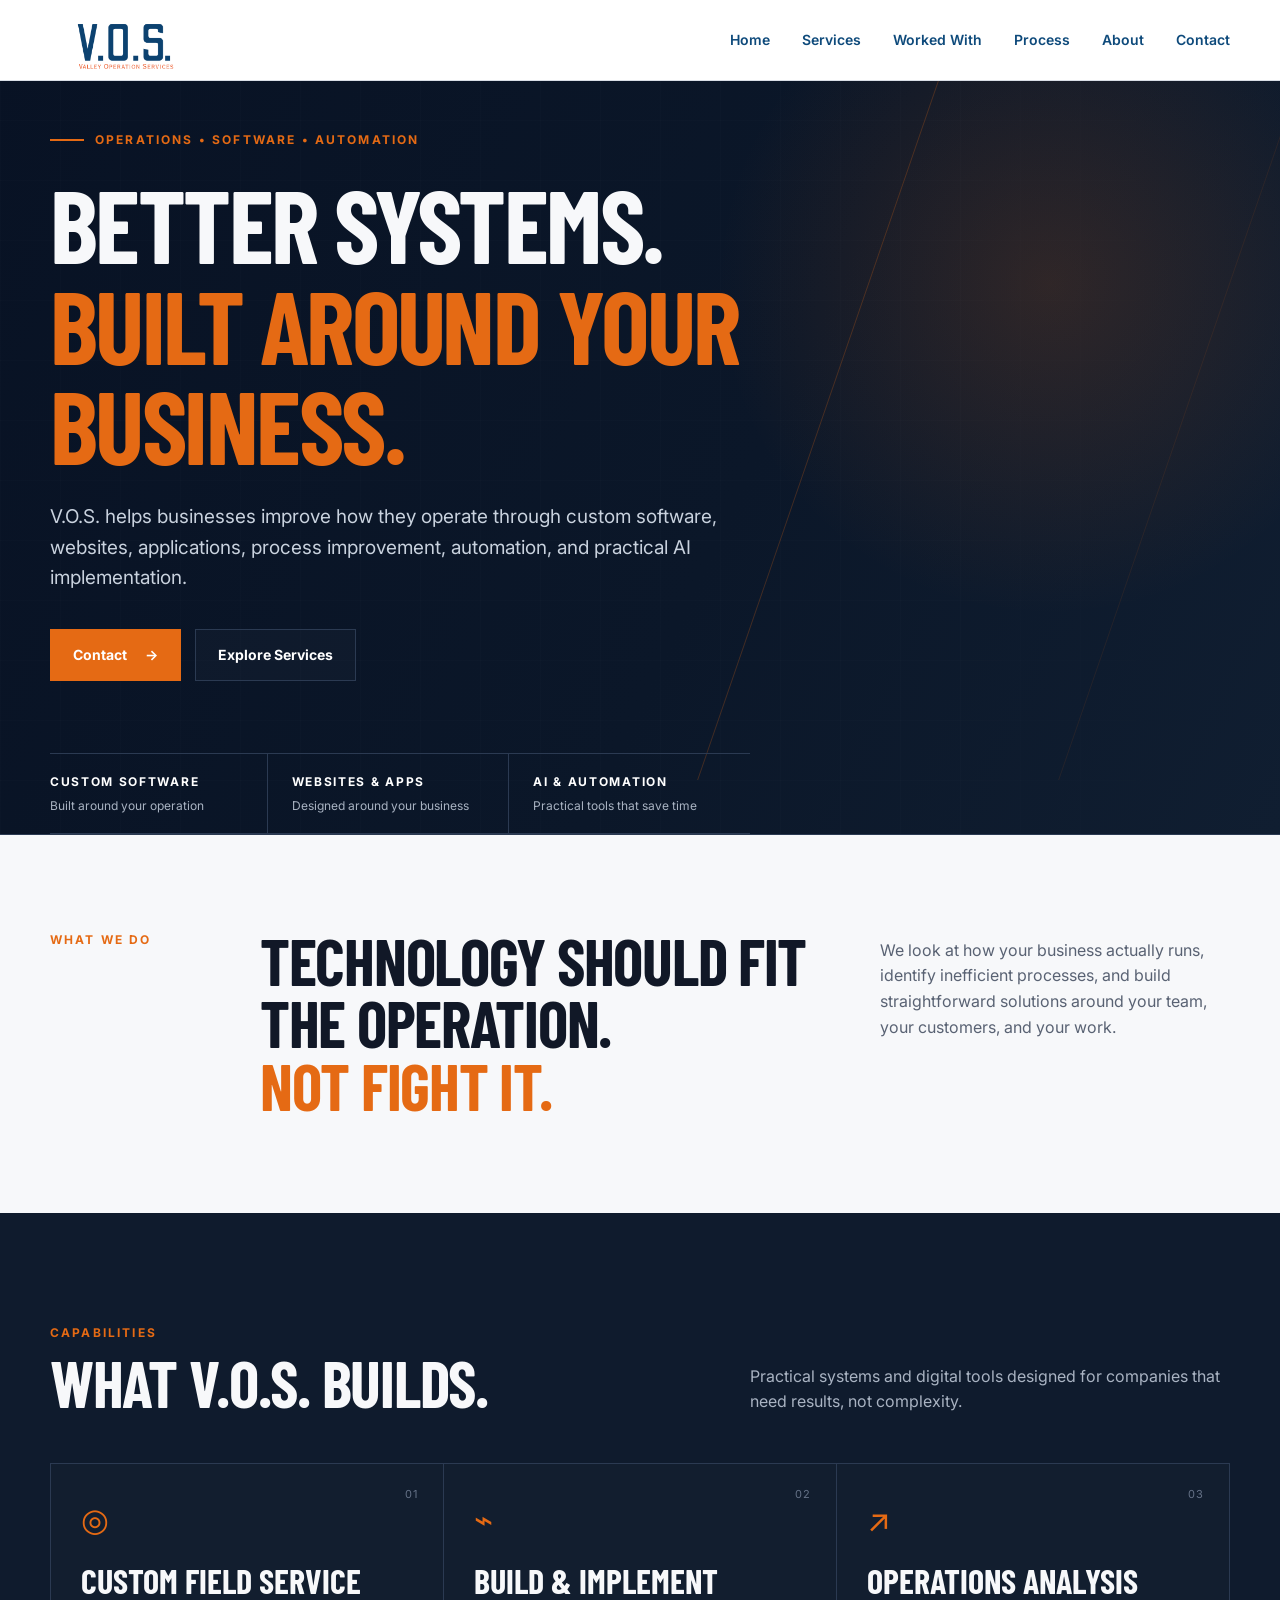
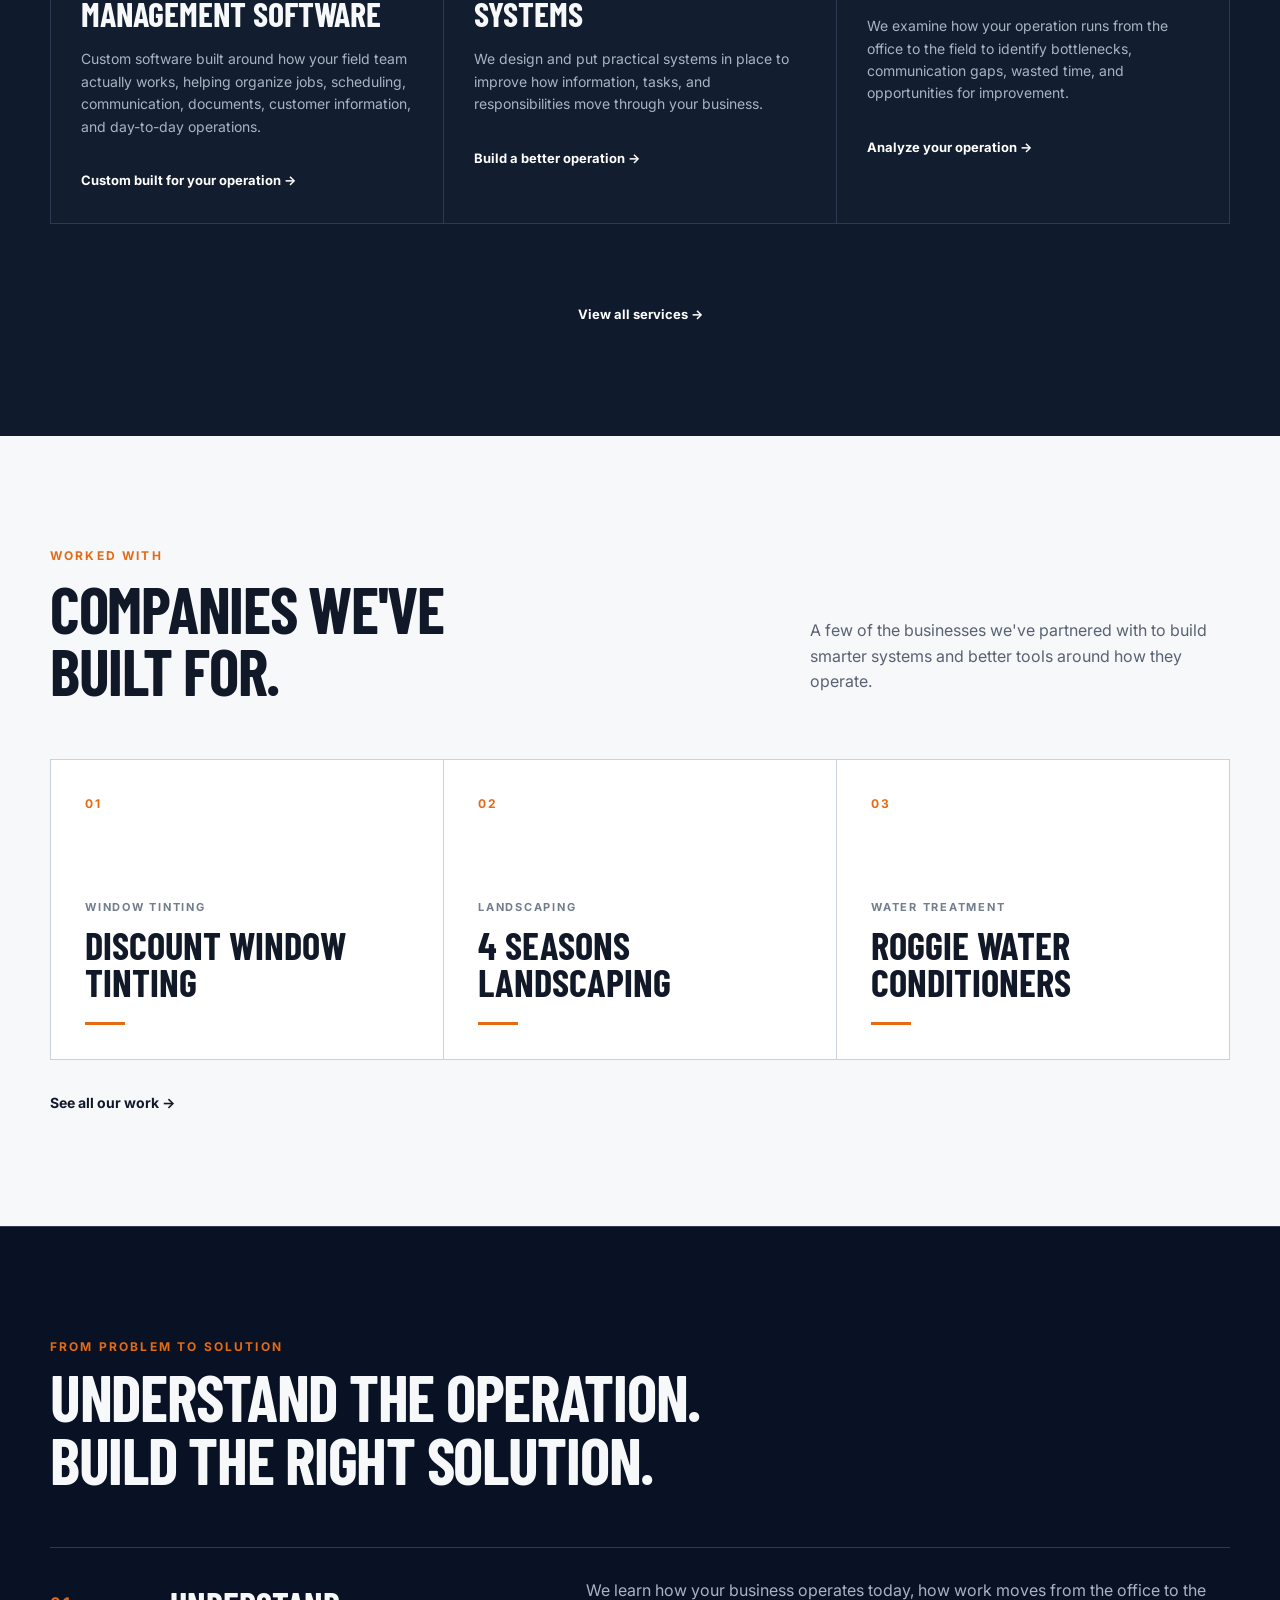
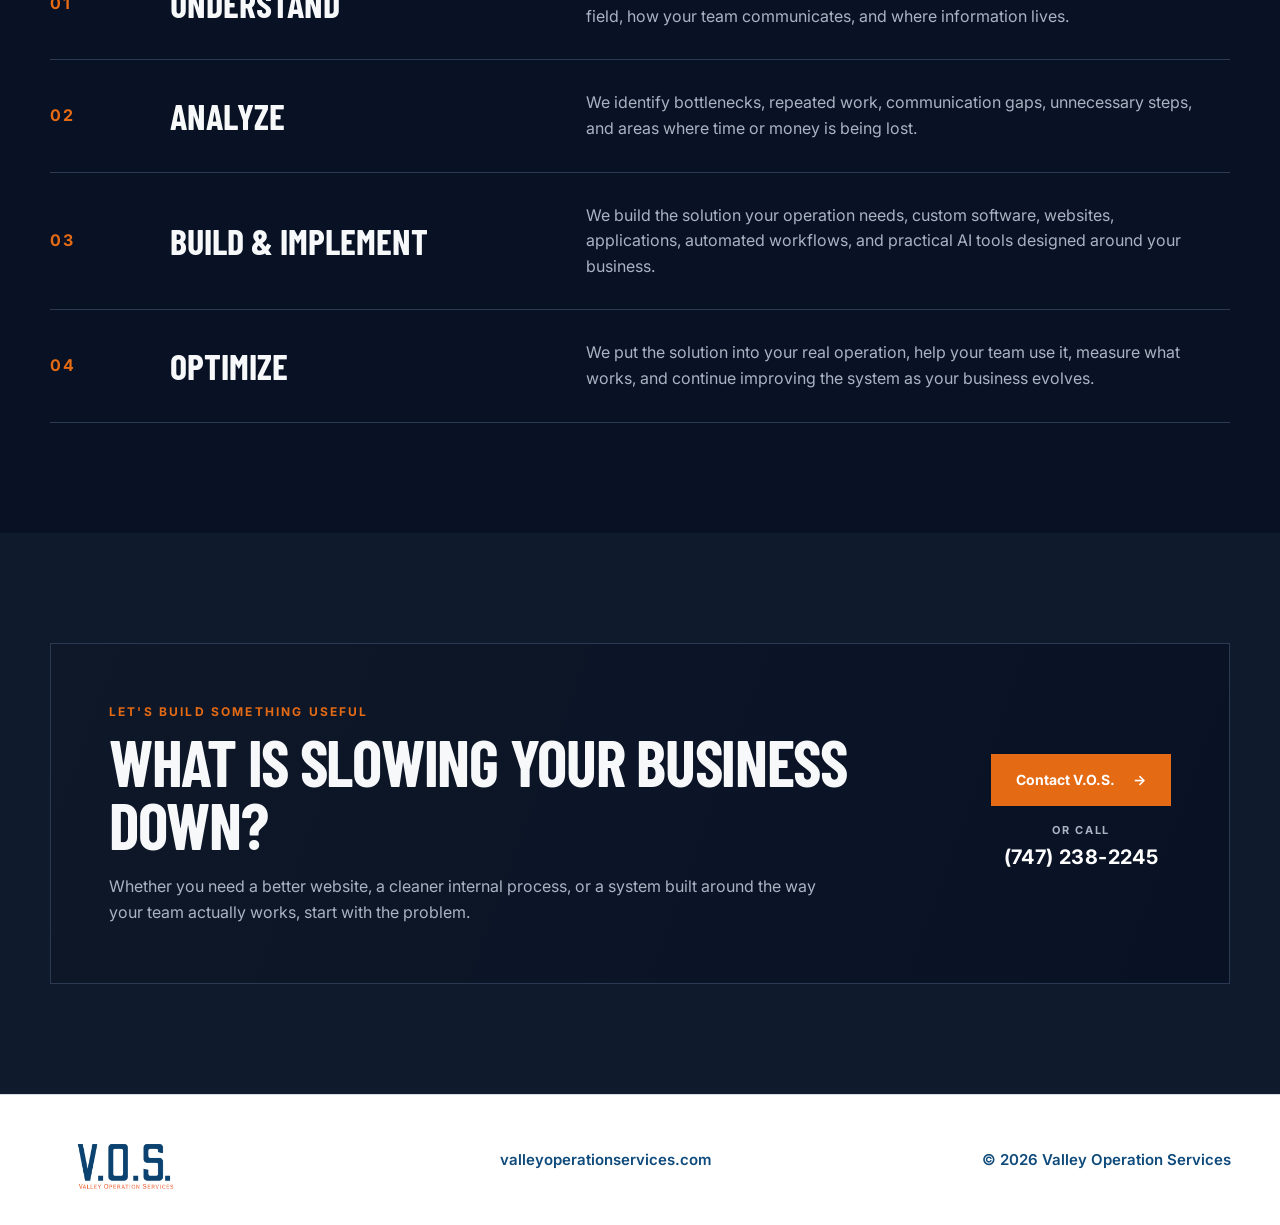
==== commit b130a67c: "Add tap-to-call phone number to contact sections Co-Authored-By: Claude Opus 5.5 <noreply@anthropic." ====
--- a/index.html
+++ b/index.html
@@ -18,7 +18,7 @@
     rel="stylesheet"
   >
 
-  <link rel="stylesheet" href="/styles.css?v=10" />
+  <link rel="stylesheet" href="/styles.css?v=11" />
 
   <!-- Google tag (gtag.js) - Google Ads -->
   <script async src="https://www.googletagmanager.com/gtag/js?id=AW-18516647561"></script>
@@ -349,10 +349,14 @@
           </p>
 
         </div>
-
-        <a href="mailto:contact@valleyoperationservices.com" class="btn btn-primary btn-large">
-          Contact V.O.S. <span>→</span>
-        </a>
+        <div class="contact-actions">
+          <a href="mailto:contact@valleyoperationservices.com" class="btn btn-primary btn-large">
+            Contact V.O.S. <span>→</span>
+          </a>
+          <a href="tel:+17472382245" class="contact-phone">
+            <span>Or call</span> (747) 238-2245
+          </a>
+        </div>
 
       </div>
     </section>
--- a/styles.css
+++ b/styles.css
@@ -518,6 +518,38 @@
 
 .btn-large { min-width: 180px; }
 
+.contact-actions {
+  display: flex;
+  flex-direction: column;
+  align-items: center;
+  gap: 16px;
+  flex-shrink: 0;
+}
+
+.contact-phone {
+  color: white;
+  font-size: 20px;
+  font-weight: 700;
+  letter-spacing: 0.02em;
+  text-decoration: none;
+  white-space: nowrap;
+  transition: color 0.2s ease;
+}
+
+.contact-phone span {
+  display: block;
+  margin-bottom: 2px;
+  color: var(--muted);
+  font-size: 11px;
+  letter-spacing: 0.16em;
+  text-align: center;
+  text-transform: uppercase;
+}
+
+.contact-phone:hover {
+  color: var(--orange);
+}
+
 footer {
   position: relative;
   padding: 34px 0;
@@ -660,6 +692,7 @@
 
   .contact-panel { padding: 32px 24px; }
   .btn-large { width: 100%; }
+  .contact-actions { width: 100%; }
 }
 /* =========================
    ABOUT V.O.S / TEAM
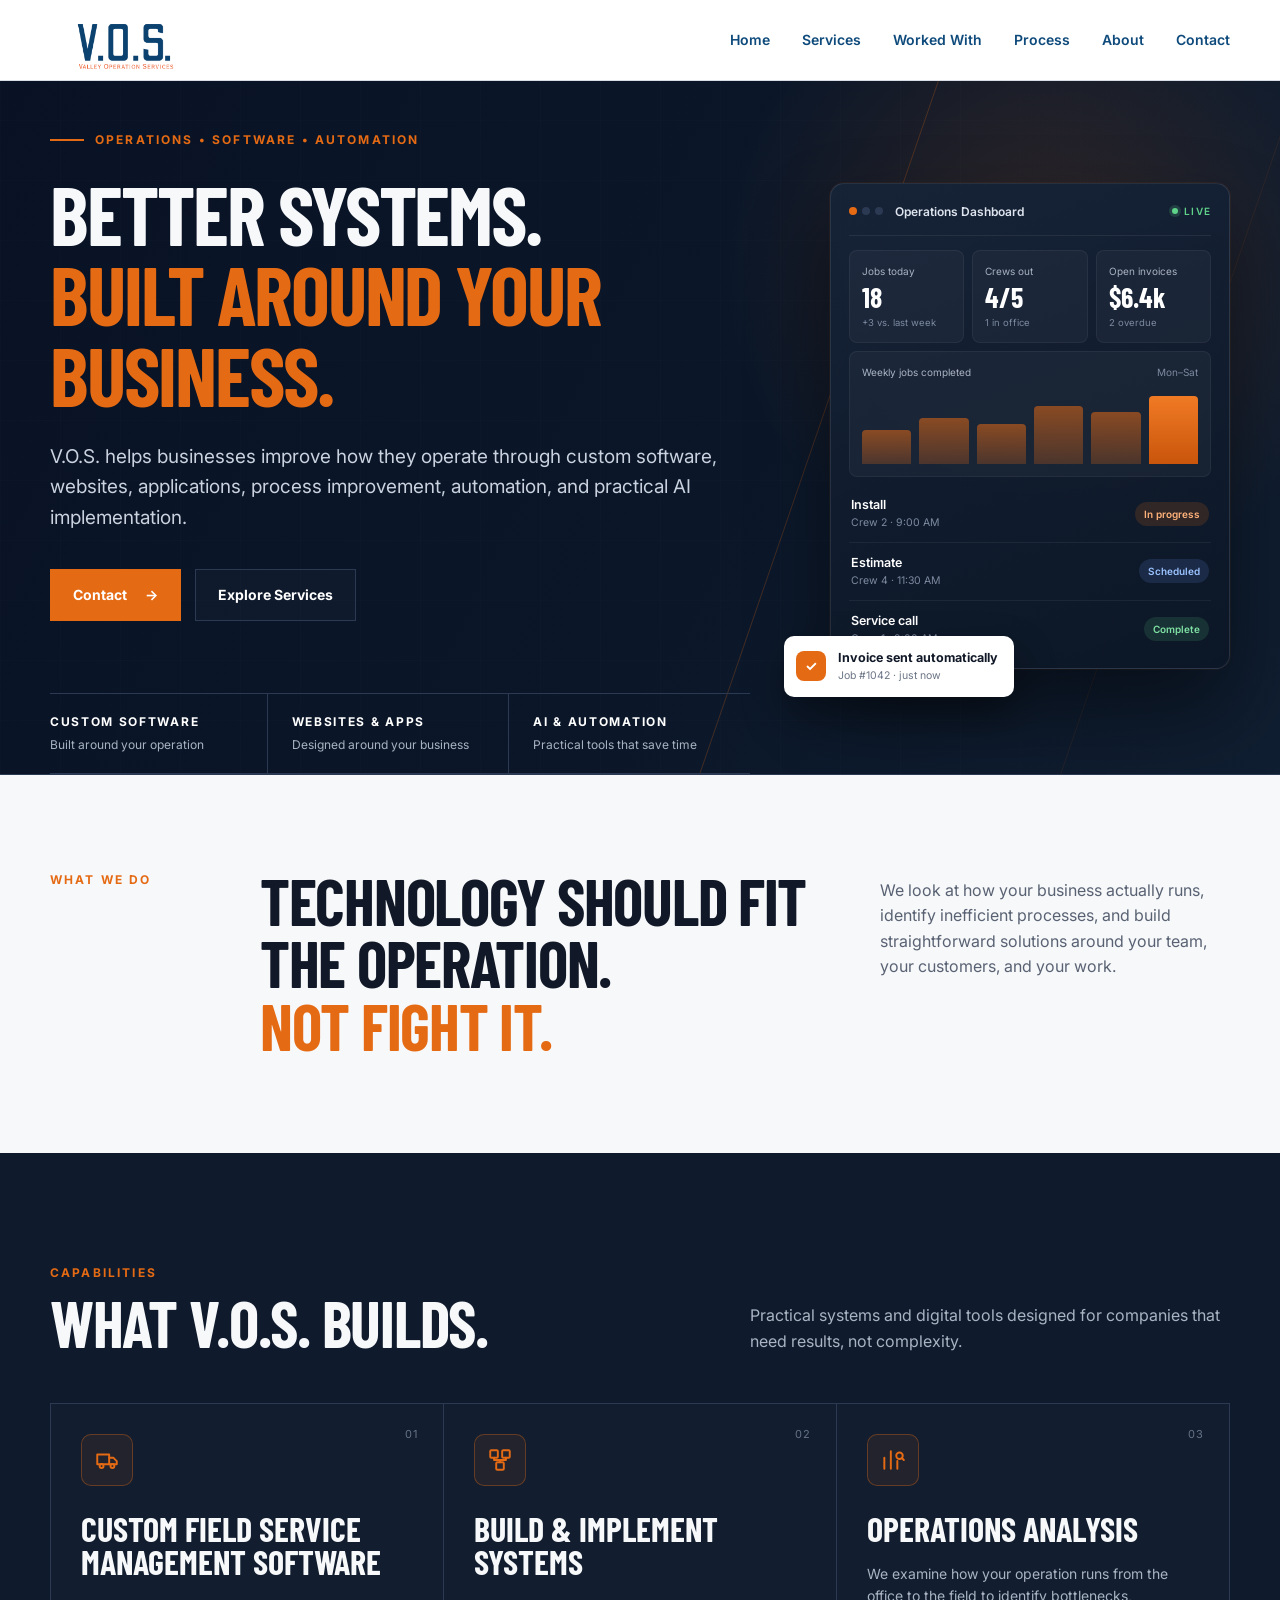
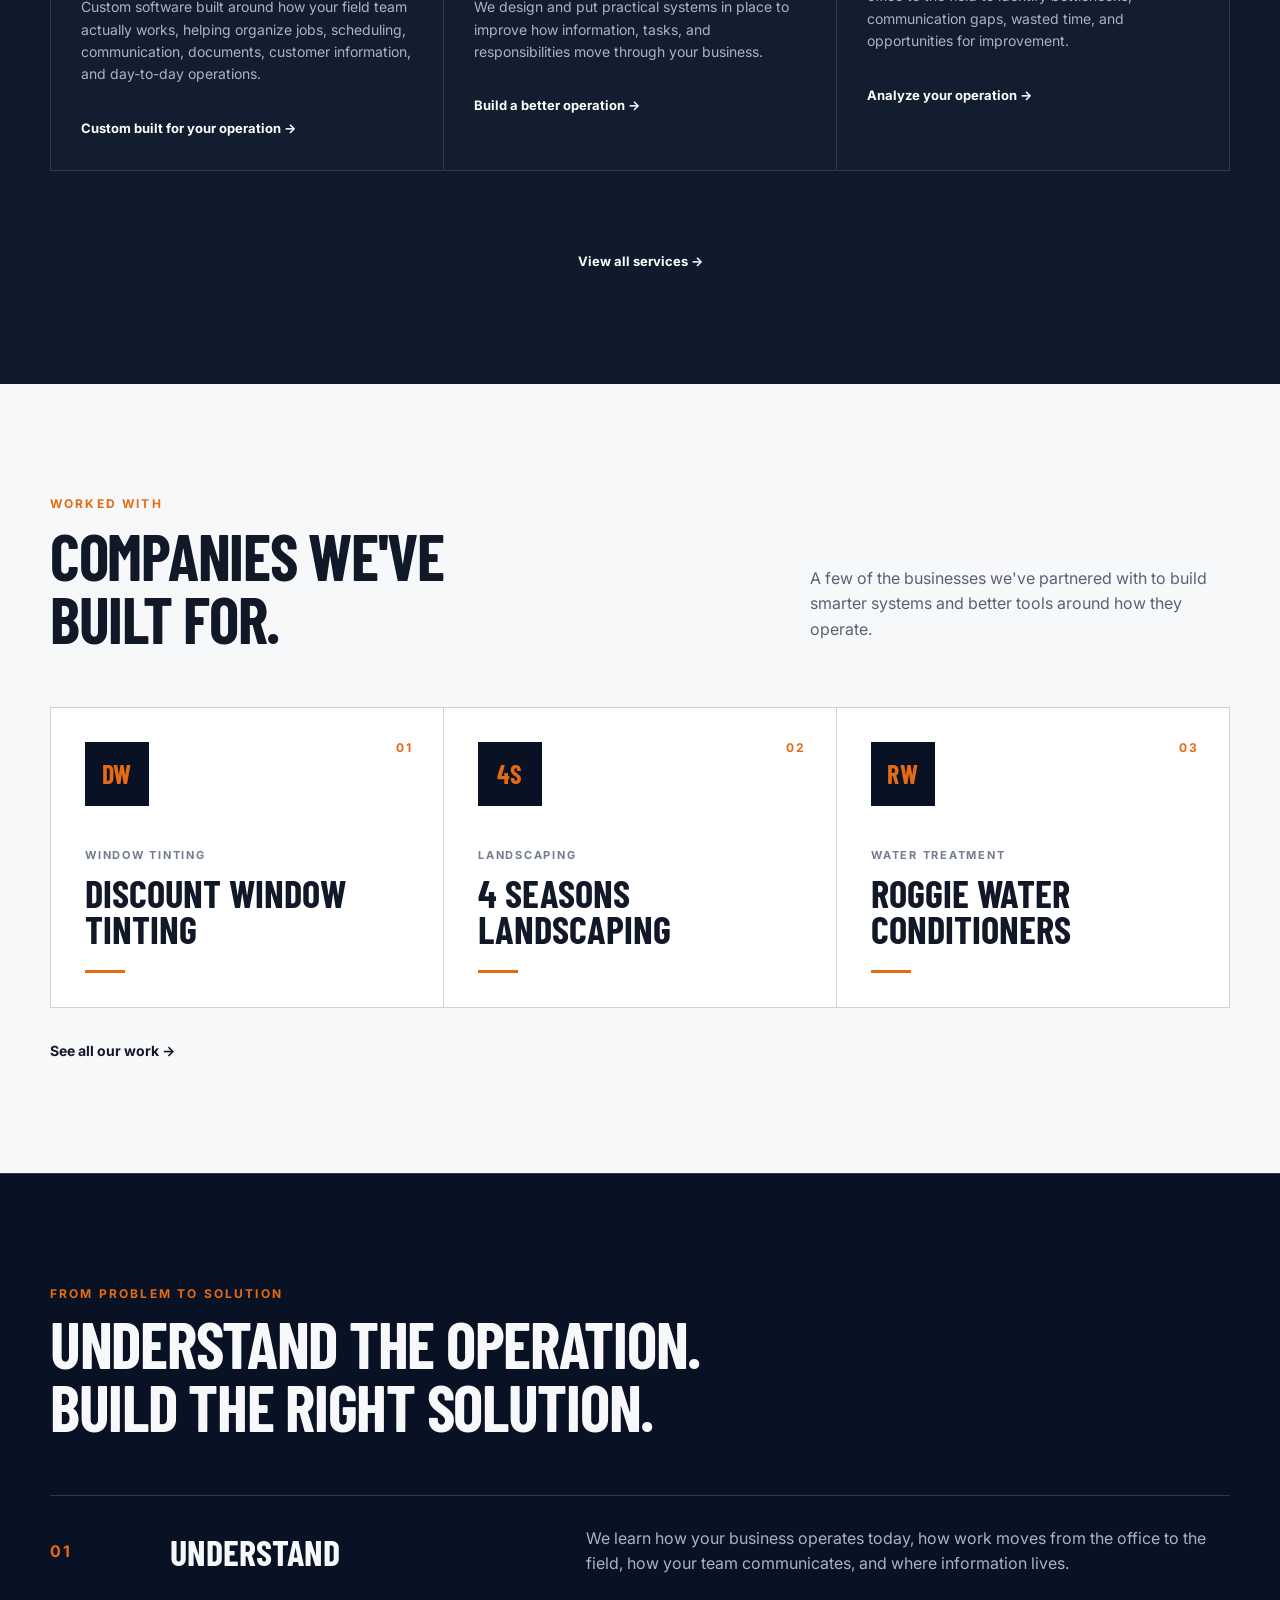
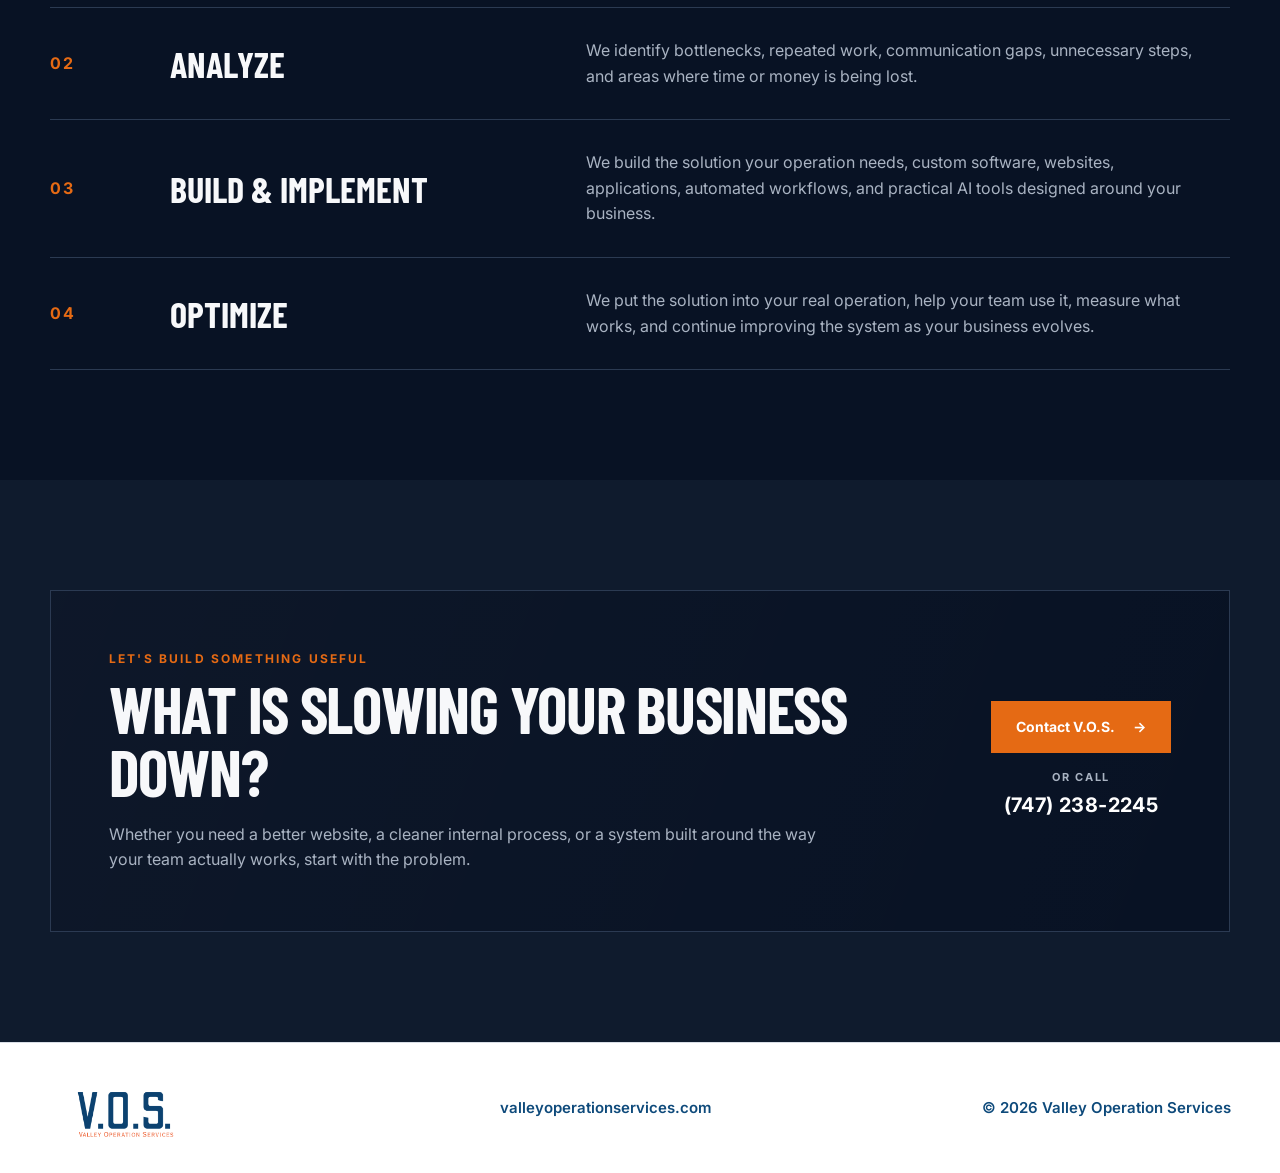
==== commit a2c73638: "Refresh homepage visuals: hero dashboard, SVG service icons, client monograms - Add an illustrative " ====
--- a/index.html
+++ b/index.html
@@ -18,7 +18,7 @@
     rel="stylesheet"
   >
 
-  <link rel="stylesheet" href="/styles.css?v=11" />
+  <link rel="stylesheet" href="/styles.css?v=12" />
 
   <!-- Google tag (gtag.js) - Google Ads -->
   <script async src="https://www.googletagmanager.com/gtag/js?id=AW-18516647561"></script>
@@ -119,6 +119,42 @@
         </div>
 
       </div>
+
+      <!-- HERO VISUAL: illustrative example of a system V.O.S. builds -->
+      <div class="hero-visual" aria-hidden="true">
+        <div class="dash">
+          <div class="dash-top">
+            <div class="dash-dots"><i></i><i></i><i></i></div>
+            <span>Operations Dashboard</span>
+            <em>Live</em>
+          </div>
+
+          <div class="dash-kpis">
+            <div><span>Jobs today</span><strong>18</strong><small>+3 vs. last week</small></div>
+            <div><span>Crews out</span><strong>4/5</strong><small>1 in office</small></div>
+            <div><span>Open invoices</span><strong>$6.4k</strong><small>2 overdue</small></div>
+          </div>
+
+          <div class="dash-chart">
+            <div class="dash-chart-head"><span>Weekly jobs completed</span><em>Mon–Sat</em></div>
+            <div class="dash-bars">
+              <i style="--h:46%"></i><i style="--h:62%"></i><i style="--h:54%"></i>
+              <i style="--h:78%"></i><i style="--h:70%"></i><i class="is-hot" style="--h:92%"></i>
+            </div>
+          </div>
+
+          <ul class="dash-jobs">
+            <li><b>Install</b><span>Crew 2 · 9:00 AM</span><em class="st-progress">In progress</em></li>
+            <li><b>Estimate</b><span>Crew 4 · 11:30 AM</span><em class="st-scheduled">Scheduled</em></li>
+            <li><b>Service call</b><span>Crew 1 · 8:00 AM</span><em class="st-done">Complete</em></li>
+          </ul>
+        </div>
+
+        <div class="dash-toast">
+          <span class="dash-toast-icon">✓</span>
+          <div><strong>Invoice sent automatically</strong><span>Job #1042 · just now</span></div>
+        </div>
+      </div>
     </section>
 
 
@@ -173,7 +209,7 @@
 
           <a class="service-card" href="/services/field-service-software/">
             <span class="service-number">01</span>
-            <div class="service-icon">◎</div>
+            <div class="service-icon"><svg viewBox="0 0 24 24" fill="none" stroke="currentColor" stroke-width="1.8" stroke-linecap="round" stroke-linejoin="round" aria-hidden="true"><path d="M3 7h11v9H3z"/><path d="M14 10h4l3 3v3h-7"/><circle cx="7" cy="17.5" r="1.8"/><circle cx="17" cy="17.5" r="1.8"/></svg></div>
             <h3>Custom Field Service Management Software</h3>
             <p>
               Custom software built around how your field team actually works, helping organize jobs,
@@ -184,7 +220,7 @@
 
           <a class="service-card" href="/services/systems/">
             <span class="service-number">02</span>
-            <div class="service-icon">⌁</div>
+            <div class="service-icon"><svg viewBox="0 0 24 24" fill="none" stroke="currentColor" stroke-width="1.8" stroke-linecap="round" stroke-linejoin="round" aria-hidden="true"><rect x="3" y="3" width="7" height="7" rx="1"/><rect x="14" y="3" width="7" height="7" rx="1"/><rect x="8.5" y="14" width="7" height="7" rx="1"/><path d="M6.5 10v2h11v-2M12 12v2"/></svg></div>
             <h3>Build & Implement Systems</h3>
             <p>
               We design and put practical systems in place to improve how information, tasks,
@@ -195,7 +231,7 @@
 
           <a class="service-card" href="/services/operations-analysis/">
             <span class="service-number">03</span>
-            <div class="service-icon">&#8599;&#65038;</div>
+            <div class="service-icon"><svg viewBox="0 0 24 24" fill="none" stroke="currentColor" stroke-width="1.8" stroke-linecap="round" stroke-linejoin="round" aria-hidden="true"><path d="M4 20V10M10 20V4M16 20v-7"/><circle cx="18" cy="8" r="3"/><path d="m20.2 10.2 1.8 1.8"/></svg></div>
             <h3>Operations Analysis</h3>
             <p>
               We examine how your operation runs from the office to the field to identify
@@ -234,6 +270,7 @@
 
           <div class="ww-card">
             <span class="ww-num">01</span>
+            <span class="ww-mark" aria-hidden="true">DW</span>
             <p class="ww-industry">Window Tinting</p>
             <h3>Discount Window Tinting</h3>
             <div class="ww-line"></div>
@@ -241,6 +278,7 @@
 
           <div class="ww-card">
             <span class="ww-num">02</span>
+            <span class="ww-mark" aria-hidden="true">4S</span>
             <p class="ww-industry">Landscaping</p>
             <h3>4 Seasons Landscaping</h3>
             <div class="ww-line"></div>
@@ -248,6 +286,7 @@
 
           <div class="ww-card">
             <span class="ww-num">03</span>
+            <span class="ww-mark" aria-hidden="true">RW</span>
             <p class="ww-industry">Water Treatment</p>
             <h3>Roggie Water Conditioners</h3>
             <div class="ww-line"></div>
--- a/styles.css
+++ b/styles.css
@@ -1596,3 +1596,291 @@
 .team-card:hover .team-bio p {
   color: #d5dbe4;
 }
+
+/* =========================
+   2026-11 VISUAL REFRESH
+========================= */
+
+/* ---- Hero: two-column layout with dashboard visual ---- */
+
+.hero-visual { display: none; }
+
+@media (min-width: 1200px) {
+  .hero .hero-content { padding-right: 440px; }
+  .hero h1 { font-size: clamp(72px, 6.4vw, 100px); }
+
+  .hero-visual {
+    display: block;
+    position: absolute;
+    z-index: 3;
+    top: 50%;
+    right: max(24px, calc((100vw - var(--max)) / 2));
+    width: 400px;
+    transform: translateY(-42%);
+    animation: dashFloat 7s ease-in-out infinite;
+  }
+}
+
+@keyframes dashFloat {
+  0%, 100% { translate: 0 0; }
+  50%      { translate: 0 -10px; }
+}
+
+.dash {
+  background: linear-gradient(160deg, rgba(22,35,56,.96), rgba(12,22,38,.96));
+  border: 1px solid rgba(255,255,255,.1);
+  border-radius: 14px;
+  box-shadow: 0 40px 80px rgba(0,0,0,.45), 0 0 0 1px rgba(229,106,20,.08);
+  padding: 18px;
+  font-family: "Inter", Arial, sans-serif;
+}
+
+.dash-top {
+  display: flex;
+  align-items: center;
+  gap: 12px;
+  padding-bottom: 14px;
+  border-bottom: 1px solid rgba(255,255,255,.07);
+  font-size: 12px;
+  font-weight: 600;
+  color: #dfe5ee;
+}
+
+.dash-dots { display: flex; gap: 5px; }
+.dash-dots i { width: 8px; height: 8px; border-radius: 50%; background: #2b3a52; }
+.dash-dots i:first-child { background: var(--orange); }
+
+.dash-top em {
+  margin-left: auto;
+  font-style: normal;
+  font-size: 10px;
+  letter-spacing: .12em;
+  text-transform: uppercase;
+  color: #5fd38a;
+  display: inline-flex;
+  align-items: center;
+  gap: 6px;
+}
+
+.dash-top em::before {
+  content: "";
+  width: 6px;
+  height: 6px;
+  border-radius: 50%;
+  background: currentColor;
+  box-shadow: 0 0 0 3px rgba(95,211,138,.18);
+}
+
+.dash-kpis {
+  display: grid;
+  grid-template-columns: repeat(3, 1fr);
+  gap: 8px;
+  margin-top: 14px;
+}
+
+.dash-kpis div {
+  padding: 12px;
+  border-radius: 8px;
+  background: rgba(255,255,255,.035);
+  border: 1px solid rgba(255,255,255,.05);
+}
+
+.dash-kpis span,
+.dash-chart-head span {
+  display: block;
+  font-size: 10px;
+  color: var(--muted);
+}
+
+.dash-kpis strong {
+  display: block;
+  margin-top: 4px;
+  font-family: "Barlow Condensed", Arial, sans-serif;
+  font-size: 28px;
+  line-height: 1;
+  color: #fff;
+}
+
+.dash-kpis small {
+  display: block;
+  margin-top: 4px;
+  font-size: 9.5px;
+  color: #7d8aa0;
+}
+
+.dash-chart {
+  margin-top: 8px;
+  padding: 12px;
+  border-radius: 8px;
+  background: rgba(255,255,255,.035);
+  border: 1px solid rgba(255,255,255,.05);
+}
+
+.dash-chart-head { display: flex; justify-content: space-between; }
+.dash-chart-head em { font-style: normal; font-size: 10px; color: #7d8aa0; }
+
+.dash-bars {
+  height: 74px;
+  margin-top: 10px;
+  display: flex;
+  align-items: flex-end;
+  gap: 8px;
+}
+
+.dash-bars i {
+  flex: 1;
+  height: var(--h);
+  border-radius: 4px 4px 0 0;
+  background: linear-gradient(to top, rgba(229,106,20,.25), rgba(229,106,20,.55));
+  transform-origin: bottom;
+  animation: barGrow 1.1s cubic-bezier(.2,.8,.2,1) both;
+}
+
+.dash-bars i:nth-child(2) { animation-delay: .08s; }
+.dash-bars i:nth-child(3) { animation-delay: .16s; }
+.dash-bars i:nth-child(4) { animation-delay: .24s; }
+.dash-bars i:nth-child(5) { animation-delay: .32s; }
+.dash-bars i:nth-child(6) { animation-delay: .4s; }
+.dash-bars i.is-hot { background: linear-gradient(to top, #c9550c, var(--orange-hover)); }
+
+@keyframes barGrow {
+  from { transform: scaleY(0); }
+  to   { transform: scaleY(1); }
+}
+
+.dash-jobs { list-style: none; margin-top: 8px; }
+
+.dash-jobs li {
+  display: grid;
+  grid-template-columns: 1fr auto;
+  grid-template-rows: auto auto;
+  column-gap: 10px;
+  padding: 10px 2px;
+  border-bottom: 1px solid rgba(255,255,255,.06);
+}
+
+.dash-jobs li:last-child { border-bottom: 0; padding-bottom: 2px; }
+.dash-jobs b { font-size: 12.5px; font-weight: 600; color: #fff; }
+.dash-jobs span { grid-row: 2; font-size: 10.5px; color: #7d8aa0; }
+
+.dash-jobs em {
+  grid-row: 1 / 3;
+  grid-column: 2;
+  align-self: center;
+  font-style: normal;
+  font-size: 10px;
+  font-weight: 600;
+  padding: 4px 9px;
+  border-radius: 999px;
+}
+
+.st-progress  { color: #ffb37a; background: rgba(229,106,20,.16); }
+.st-scheduled { color: #9cc3ff; background: rgba(92,146,230,.16); }
+.st-done      { color: #7fe0a3; background: rgba(95,211,138,.14); }
+
+.dash-toast {
+  position: absolute;
+  left: -46px;
+  bottom: -28px;
+  display: flex;
+  align-items: center;
+  gap: 12px;
+  padding: 12px 16px 12px 12px;
+  border-radius: 10px;
+  background: #fff;
+  color: var(--text-dark);
+  box-shadow: 0 20px 40px rgba(0,0,0,.35);
+  animation: toastIn .6s 1.2s cubic-bezier(.2,.8,.2,1) both;
+}
+
+.dash-toast-icon {
+  width: 30px;
+  height: 30px;
+  border-radius: 8px;
+  display: grid;
+  place-items: center;
+  background: var(--orange);
+  color: #fff;
+  font-weight: 700;
+  font-size: 14px;
+}
+
+.dash-toast strong { display: block; font-size: 12.5px; }
+.dash-toast div span { display: block; font-size: 10.5px; color: #6b7585; }
+
+@keyframes toastIn {
+  from { opacity: 0; transform: translateY(12px); }
+  to   { opacity: 1; transform: translateY(0); }
+}
+
+/* ---- Service icons: SVG in a tinted tile ---- */
+
+.service-icon {
+  width: 52px;
+  height: 52px;
+  margin-bottom: 26px;
+  display: grid;
+  place-items: center;
+  border: 1px solid rgba(229,106,20,.35);
+  background: rgba(229,106,20,.08);
+  border-radius: 10px;
+  transition: background .3s ease, color .3s ease, border-color .3s ease;
+}
+
+.service-icon svg { width: 26px; height: 26px; }
+
+a.service-card:hover .service-icon {
+  background: var(--orange);
+  border-color: var(--orange);
+  color: #fff;
+}
+
+/* Orange accent line on service card hover */
+.service-card::before {
+  content: "";
+  position: absolute;
+  inset: 0 0 auto 0;
+  height: 3px;
+  background: var(--orange);
+  transform: scaleX(0);
+  transform-origin: left;
+  transition: transform .35s ease;
+}
+
+.service-card:hover::before { transform: scaleX(1); }
+.service-card-accent::before { display: none; }
+
+/* ---- Worked With: client monograms ---- */
+
+.ww-card .ww-num {
+  position: absolute;
+  top: 30px;
+  right: 30px;
+  margin: 0;
+  padding: 0;
+}
+
+.ww-mark {
+  margin-bottom: auto;
+  width: 64px;
+  height: 64px;
+  display: grid;
+  place-items: center;
+  background: var(--navy);
+  color: var(--orange);
+  font-family: "Barlow Condensed", Arial, sans-serif;
+  font-size: 26px;
+  font-weight: 700;
+  letter-spacing: .02em;
+  transition: background .25s ease, color .25s ease;
+}
+
+.ww-card:hover .ww-mark { background: var(--orange); color: #fff; }
+
+@media (max-width: 900px) {
+  .ww-mark { width: 54px; height: 54px; font-size: 22px; margin-bottom: 36px; }
+}
+
+@media (prefers-reduced-motion: reduce) {
+  .hero-visual, .dash-bars i, .dash-toast { animation: none; }
+}
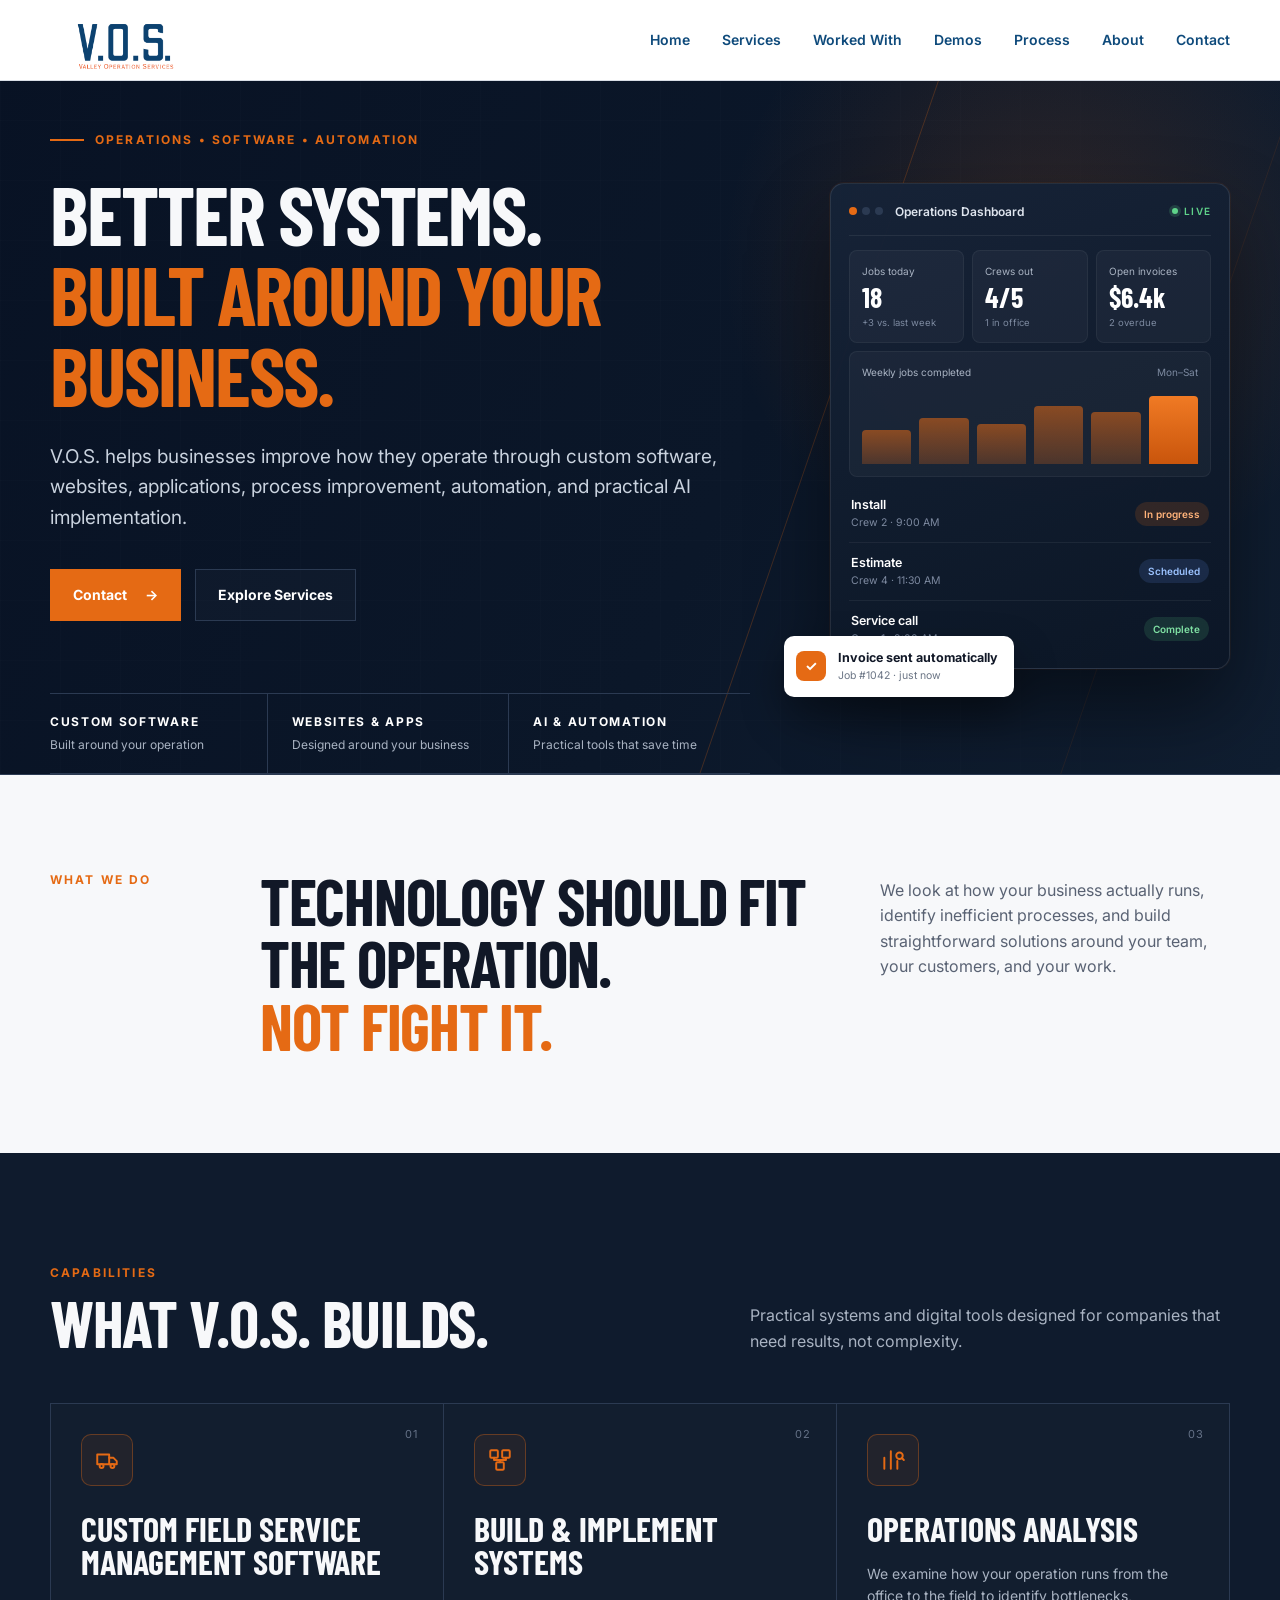
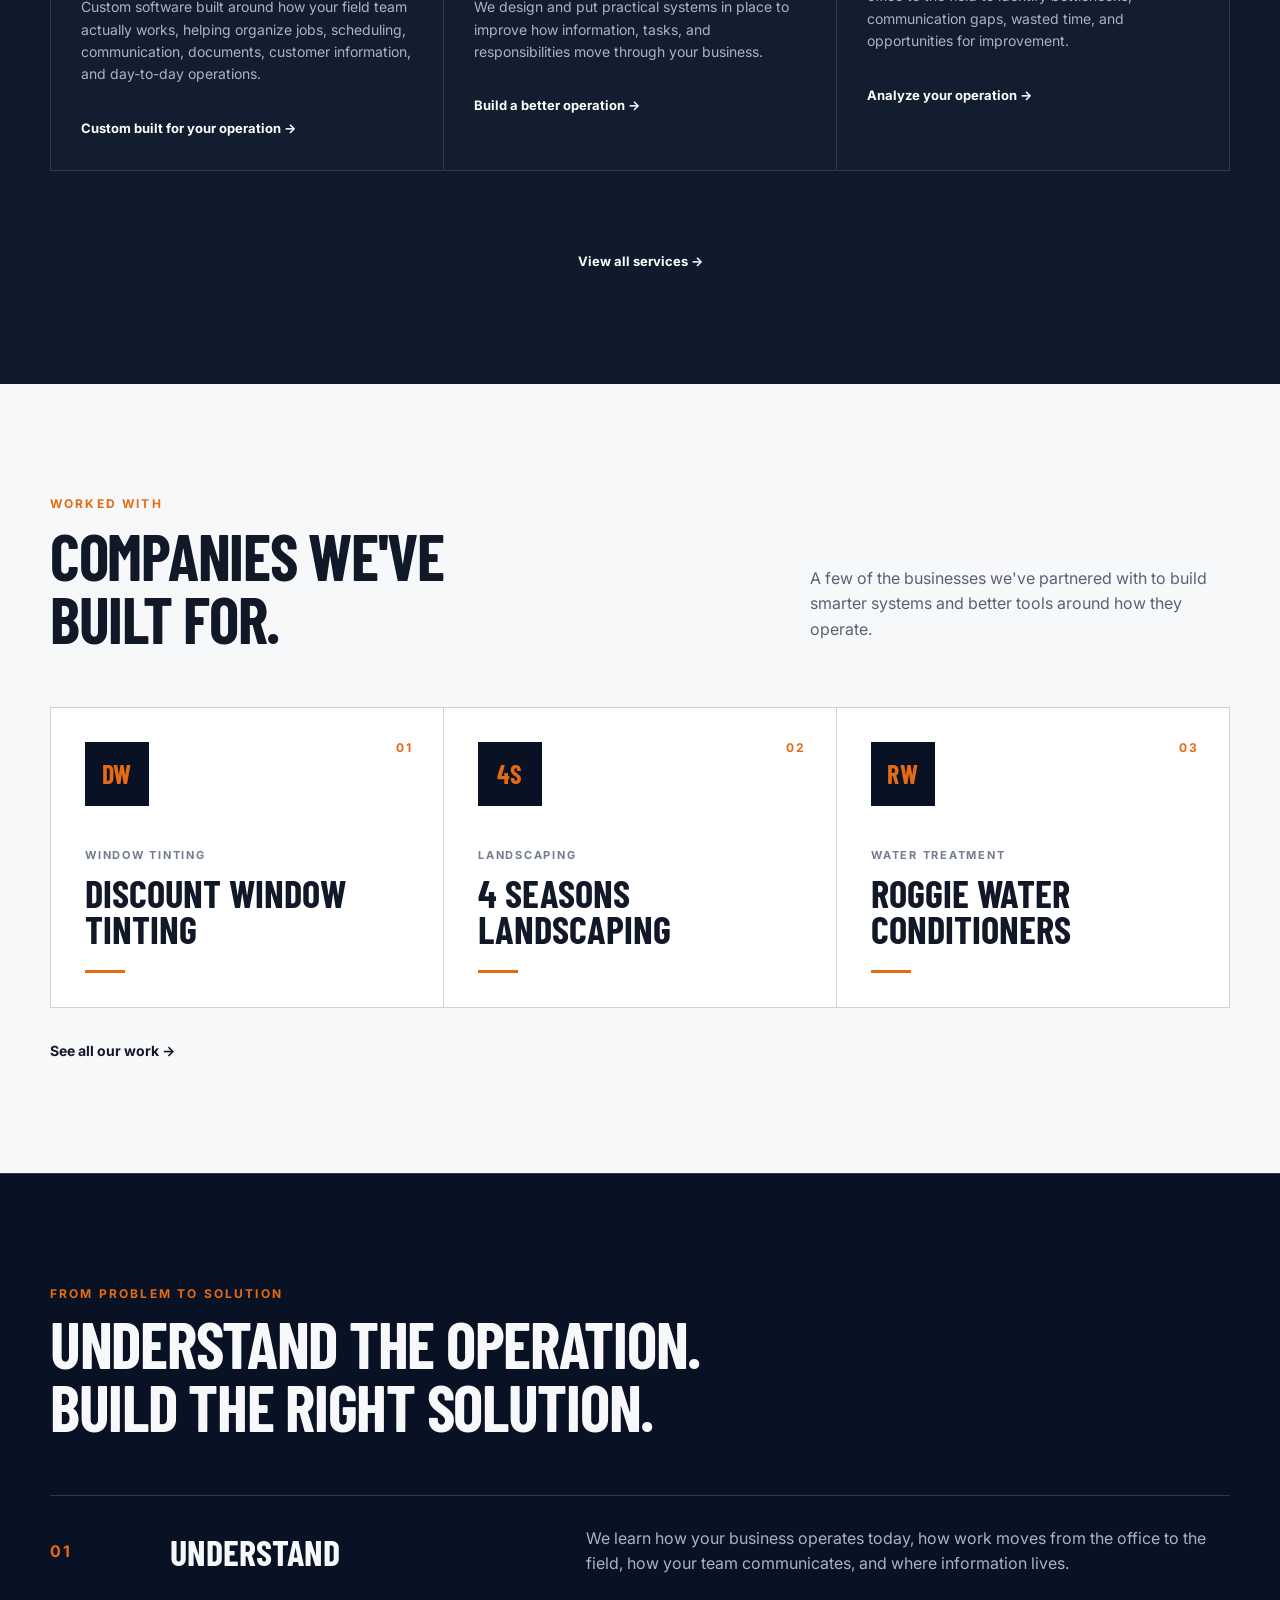
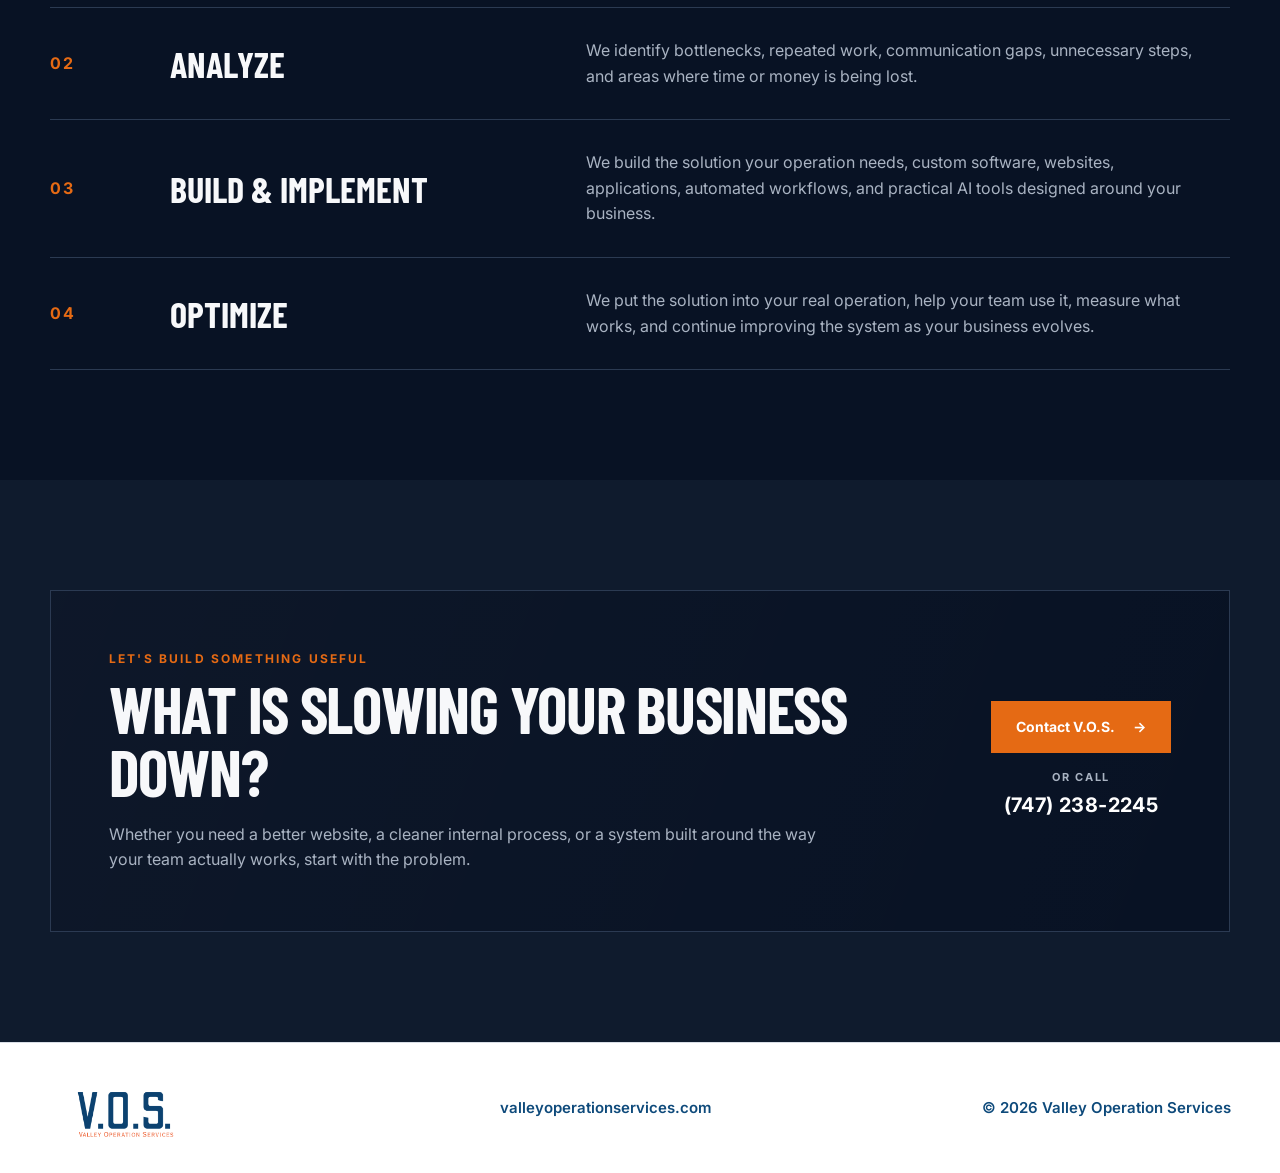
==== commit 40996890: "Redesign team bios and add Demos page - About: monogram, role, and skill tags on each team card; lig" ====
--- a/index.html
+++ b/index.html
@@ -18,7 +18,7 @@
     rel="stylesheet"
   >
 
-  <link rel="stylesheet" href="/styles.css?v=12" />
+  <link rel="stylesheet" href="/styles.css?v=14" />
 
   <!-- Google tag (gtag.js) - Google Ads -->
   <script async src="https://www.googletagmanager.com/gtag/js?id=AW-18516647561"></script>
@@ -57,6 +57,7 @@
         <a href="/">Home</a>
         <a href="/services/">Services</a>
         <a href="/worked-with/">Worked With</a>
+        <a href="/demos/">Demos</a>
         <a href="/process/">Process</a>
         <a href="/about/">About</a>
         <a href="/contact/" class="nav-cta">Contact</a>
--- a/styles.css
+++ b/styles.css
@@ -1884,3 +1884,424 @@
 @media (prefers-reduced-motion: reduce) {
   .hero-visual, .dash-bars i, .dash-toast { animation: none; }
 }
+
+/* ---- About: refreshed team cards ---- */
+
+.team-grid { align-items: stretch; }
+
+.team-card {
+  position: relative;
+  display: flex;
+  flex-direction: column;
+  min-height: 0;
+  padding: 34px 32px 36px;
+  background: #fff;
+}
+
+.team-card::before {
+  content: "";
+  position: absolute;
+  inset: 0 0 auto 0;
+  height: 3px;
+  background: var(--orange);
+  transform: scaleX(0);
+  transform-origin: left;
+  transition: transform .35s ease;
+}
+
+/* replace the old navy flip on hover: long bios read badly inverted */
+.team-card:hover { background: #fff; color: inherit; transform: translateY(-4px); box-shadow: 0 22px 44px rgba(8,18,36,.10); }
+.team-card:hover::before { transform: scaleX(1); }
+.team-card:hover .team-bio p { color: #4a5363; }
+
+.team-head {
+  display: flex;
+  align-items: flex-start;
+  justify-content: space-between;
+  margin-bottom: 30px;
+}
+
+.team-avatar {
+  width: 72px;
+  height: 72px;
+  display: grid;
+  place-items: center;
+  background: var(--navy);
+  color: var(--orange);
+  font-family: "Barlow Condensed", Arial, sans-serif;
+  font-size: 30px;
+  font-weight: 700;
+  letter-spacing: .02em;
+  transition: background .25s ease, color .25s ease;
+}
+
+.team-card:hover .team-avatar { background: var(--orange); color: #fff; }
+
+.team-card h3 { font-size: clamp(42px, 3.4vw, 56px); }
+
+.team-card p.team-role {
+  margin-top: 14px;
+  color: var(--orange);
+  font-size: 11px;
+  font-weight: 700;
+  letter-spacing: .14em;
+  text-transform: uppercase;
+  line-height: 1.5;
+}
+
+.team-card:hover p.team-role { color: var(--orange); }
+.team-role span { color: #b6bfcc; margin: 0 4px; }
+
+.team-tags {
+  list-style: none;
+  display: flex;
+  flex-wrap: wrap;
+  gap: 6px;
+  margin-top: 16px;
+  padding-bottom: 22px;
+  border-bottom: 1px solid #e3e7ed;
+}
+
+.team-tags li {
+  padding: 5px 10px;
+  border: 1px solid #d5dbe4;
+  color: #4a5363;
+  font-size: 11.5px;
+  font-weight: 600;
+}
+
+.team-card .team-bio { margin-top: 22px; }
+
+@media (max-width: 900px) {
+  .team-avatar { width: 60px; height: 60px; font-size: 25px; }
+  .team-card { padding: 28px 24px 30px; }
+}
+
+/* =========================
+   DEMOS PAGE
+========================= */
+
+.demo-section { background: var(--white); color: var(--text-dark); }
+
+.demo-label {
+  display: flex;
+  align-items: center;
+  gap: 20px;
+  margin: 0 0 26px;
+}
+
+.demo-label:not(:first-child) { margin-top: 90px; }
+
+.demo-label span {
+  color: var(--orange);
+  font-size: 11px;
+  font-weight: 700;
+  letter-spacing: .18em;
+}
+
+.demo-label div { flex: 1; height: 1px; background: #cbd2dc; }
+
+.demo-feature {
+  display: grid;
+  grid-template-columns: 1.25fr 1fr;
+  gap: 56px;
+  align-items: center;
+  padding: 40px;
+  background: #fff;
+  border: 1px solid #d9dee6;
+}
+
+.demo-shot { display: block; }
+
+.demo-browser {
+  border-radius: 10px;
+  overflow: hidden;
+  border: 1px solid #d9dee6;
+  box-shadow: 0 30px 60px rgba(8,18,36,.14);
+  transition: transform .35s ease, box-shadow .35s ease;
+}
+
+.demo-shot:hover .demo-browser {
+  transform: translateY(-6px);
+  box-shadow: 0 40px 70px rgba(8,18,36,.2);
+}
+
+.demo-browser-bar {
+  display: flex;
+  align-items: center;
+  gap: 6px;
+  padding: 10px 14px;
+  background: #eef1f5;
+  border-bottom: 1px solid #d9dee6;
+}
+
+.demo-browser-bar i { width: 9px; height: 9px; border-radius: 50%; background: #cfd5de; }
+.demo-browser-bar i:first-child { background: var(--orange); }
+
+.demo-browser-bar span {
+  margin-left: 12px;
+  padding: 3px 12px;
+  border-radius: 999px;
+  background: #fff;
+  color: #6b7585;
+  font-size: 11px;
+  overflow: hidden;
+  white-space: nowrap;
+  text-overflow: ellipsis;
+}
+
+.demo-browser img { display: block; width: 100%; height: auto; }
+
+.demo-industry {
+  color: #727d8d;
+  font-size: 11px;
+  font-weight: 700;
+  letter-spacing: .16em;
+  text-transform: uppercase;
+}
+
+.demo-info h2 {
+  margin: 10px 0 18px;
+  font-size: clamp(38px, 3.6vw, 54px);
+  text-transform: uppercase;
+  letter-spacing: -.01em;
+}
+
+.demo-info > p:not(.demo-industry) { color: #4a5363; }
+
+.demo-features {
+  list-style: none;
+  margin-top: 22px;
+  border-top: 1px solid #e3e7ed;
+}
+
+.demo-features li {
+  position: relative;
+  padding: 10px 0 10px 24px;
+  border-bottom: 1px solid #e3e7ed;
+  font-size: 14.5px;
+  color: #2b3442;
+}
+
+.demo-features li::before {
+  content: "";
+  position: absolute;
+  left: 0;
+  top: 20px;
+  width: 12px;
+  height: 2px;
+  background: var(--orange);
+}
+
+.demo-actions {
+  display: flex;
+  align-items: center;
+  flex-wrap: wrap;
+  gap: 18px;
+  margin-top: 28px;
+}
+
+.demo-note { color: #727d8d; font-size: 13px; font-weight: 600; }
+
+.demo-note-lock::before {
+  content: "";
+  display: inline-block;
+  width: 8px;
+  height: 8px;
+  margin-right: 8px;
+  border-radius: 50%;
+  background: var(--orange);
+}
+
+/* Dark client-system variant */
+.demo-feature-dark {
+  background: var(--navy);
+  border-color: var(--navy);
+  color: var(--white);
+}
+
+.demo-feature-dark .demo-industry { color: #8d99ab; }
+.demo-feature-dark .demo-info > p:not(.demo-industry) { color: var(--muted); }
+.demo-feature-dark .demo-features { border-color: var(--steel); }
+.demo-feature-dark .demo-features li { border-color: var(--steel); color: #dfe5ee; }
+.demo-feature-dark .demo-note { color: #c9d2de; }
+
+/* Intelligence mock */
+.demo-mock-intel {
+  border-radius: 10px;
+  overflow: hidden;
+  background: #f2f2f2;
+  box-shadow: 0 30px 60px rgba(0,0,0,.4);
+}
+
+.mi-top {
+  display: flex;
+  align-items: center;
+  gap: 18px;
+  padding: 14px 18px;
+  background: #0b0b0b;
+  color: #fff;
+  font-size: 14px;
+}
+
+.mi-top span {
+  flex: 1;
+  padding: 6px 12px;
+  border-radius: 999px;
+  background: #222;
+  color: #8a8a8a;
+  font-size: 11px;
+}
+
+.mi-body { display: grid; grid-template-columns: 120px 1fr; min-height: 260px; }
+
+.mi-nav { list-style: none; padding: 14px 10px; background: #fff; border-right: 1px solid #e4e4e4; }
+
+.mi-nav li {
+  padding: 8px 10px;
+  border-radius: 6px;
+  color: #555;
+  font-size: 11.5px;
+  font-weight: 600;
+}
+
+.mi-nav li.is-on { background: #fdf3cf; color: #1a1a1a; }
+
+.mi-main { padding: 14px; display: grid; gap: 8px; align-content: start; }
+
+.mi-row {
+  display: grid;
+  grid-template-columns: 30px 1fr auto;
+  align-items: center;
+  gap: 10px;
+  padding: 10px 12px;
+  border-radius: 8px;
+  background: #fff;
+  border: 1px solid #e6e6e6;
+}
+
+.mi-row i { width: 30px; height: 30px; border-radius: 6px; background: #ececec; }
+.mi-row b, .mi-row s { display: block; height: 7px; border-radius: 4px; background: #d6d6d6; }
+.mi-row b { width: 70%; background: #bdbdbd; }
+.mi-row s { width: 45%; margin-top: 6px; }
+
+.mi-row em {
+  font-style: normal;
+  font-size: 10px;
+  font-weight: 700;
+  padding: 3px 9px;
+  border-radius: 999px;
+  background: #fbe9a6;
+  color: #6b5200;
+}
+
+.mi-row em.is-blue  { background: #dbe8ff; color: #1f4f9e; }
+.mi-row em.is-green { background: #d8f3e2; color: #1d6b3d; }
+
+/* Example cards */
+.demo-examples {
+  display: grid;
+  grid-template-columns: repeat(2, minmax(0, 1fr));
+  gap: 28px;
+}
+
+.demo-card {
+  background: #fff;
+  border: 1px solid #d9dee6;
+  transition: transform .3s ease, box-shadow .3s ease;
+}
+
+.demo-card:hover { transform: translateY(-5px); box-shadow: 0 24px 48px rgba(8,18,36,.10); }
+
+.demo-card-visual {
+  height: 300px;
+  padding: 30px;
+  display: grid;
+  place-items: center;
+  overflow: hidden;
+  background:
+    radial-gradient(circle at 80% 20%, rgba(229,106,20,.18), transparent 45%),
+    var(--navy);
+}
+
+.demo-card-body { padding: 30px; }
+
+.demo-card-body h3 {
+  margin: 10px 0 12px;
+  font-size: 36px;
+  text-transform: uppercase;
+}
+
+.demo-card-body > p:not(.demo-industry) { color: #4a5363; font-size: 15px; }
+
+.dash-mini { width: 100%; max-width: 400px; }
+
+/* Kanban mock */
+.kanban {
+  width: 100%;
+  max-width: 420px;
+  display: grid;
+  grid-template-columns: repeat(3, 1fr);
+  gap: 10px;
+}
+
+.kb-col {
+  padding: 10px;
+  border-radius: 10px;
+  background: rgba(255,255,255,.05);
+  border: 1px solid rgba(255,255,255,.08);
+  display: grid;
+  gap: 8px;
+  align-content: start;
+  min-height: 210px;
+}
+
+.kb-col h4 {
+  display: flex;
+  justify-content: space-between;
+  font-family: "Inter", Arial, sans-serif;
+  font-size: 11px;
+  font-weight: 600;
+  color: #dfe5ee;
+}
+
+.kb-col h4 span { color: #7d8aa0; }
+
+.kb-card {
+  padding: 10px;
+  border-radius: 7px;
+  background: #182740;
+  border: 1px solid rgba(255,255,255,.06);
+}
+
+.kb-card b, .kb-card s { display: block; height: 6px; border-radius: 3px; background: #33445f; }
+.kb-card b { width: 80%; background: #4a5d7c; }
+.kb-card s { width: 55%; margin-top: 6px; }
+
+.kb-card em {
+  display: inline-block;
+  margin-top: 10px;
+  font-style: normal;
+  font-size: 11px;
+  font-weight: 700;
+  color: #fff;
+}
+
+.kb-card.is-hot { border-color: rgba(229,106,20,.6); box-shadow: 0 0 0 1px rgba(229,106,20,.25); }
+.kb-card.is-hot em { color: var(--orange-hover); }
+.kb-card.is-won em { color: #7fe0a3; }
+
+@media (max-width: 1000px) {
+  .demo-feature { grid-template-columns: 1fr; gap: 36px; padding: 28px; }
+  .demo-examples { grid-template-columns: 1fr; }
+}
+
+@media (max-width: 620px) {
+  .demo-feature { padding: 18px; }
+  .demo-label:not(:first-child) { margin-top: 64px; }
+  .demo-card-visual { height: auto; padding: 22px 16px; }
+  .demo-card-body { padding: 24px 20px; }
+  .demo-actions .btn { width: 100%; }
+  .mi-body { grid-template-columns: 1fr; }
+  .mi-nav { display: none; }
+}
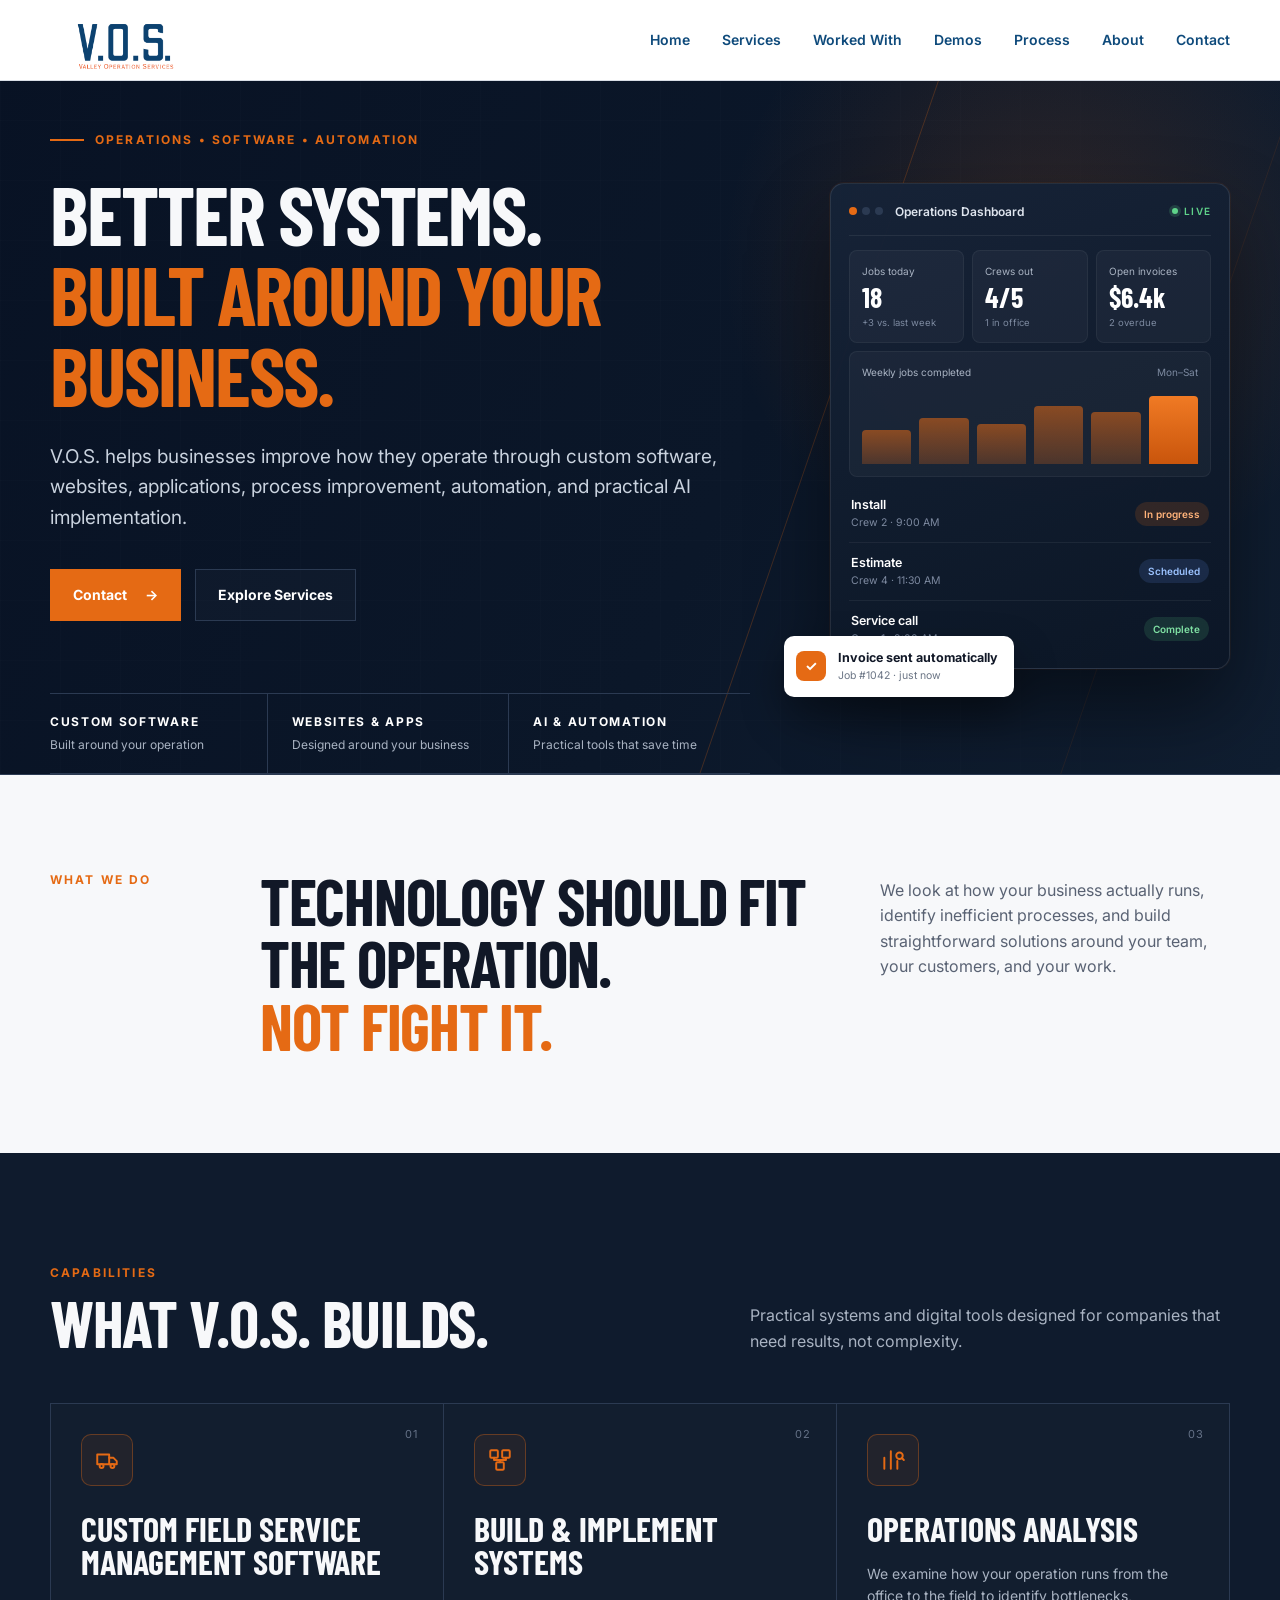
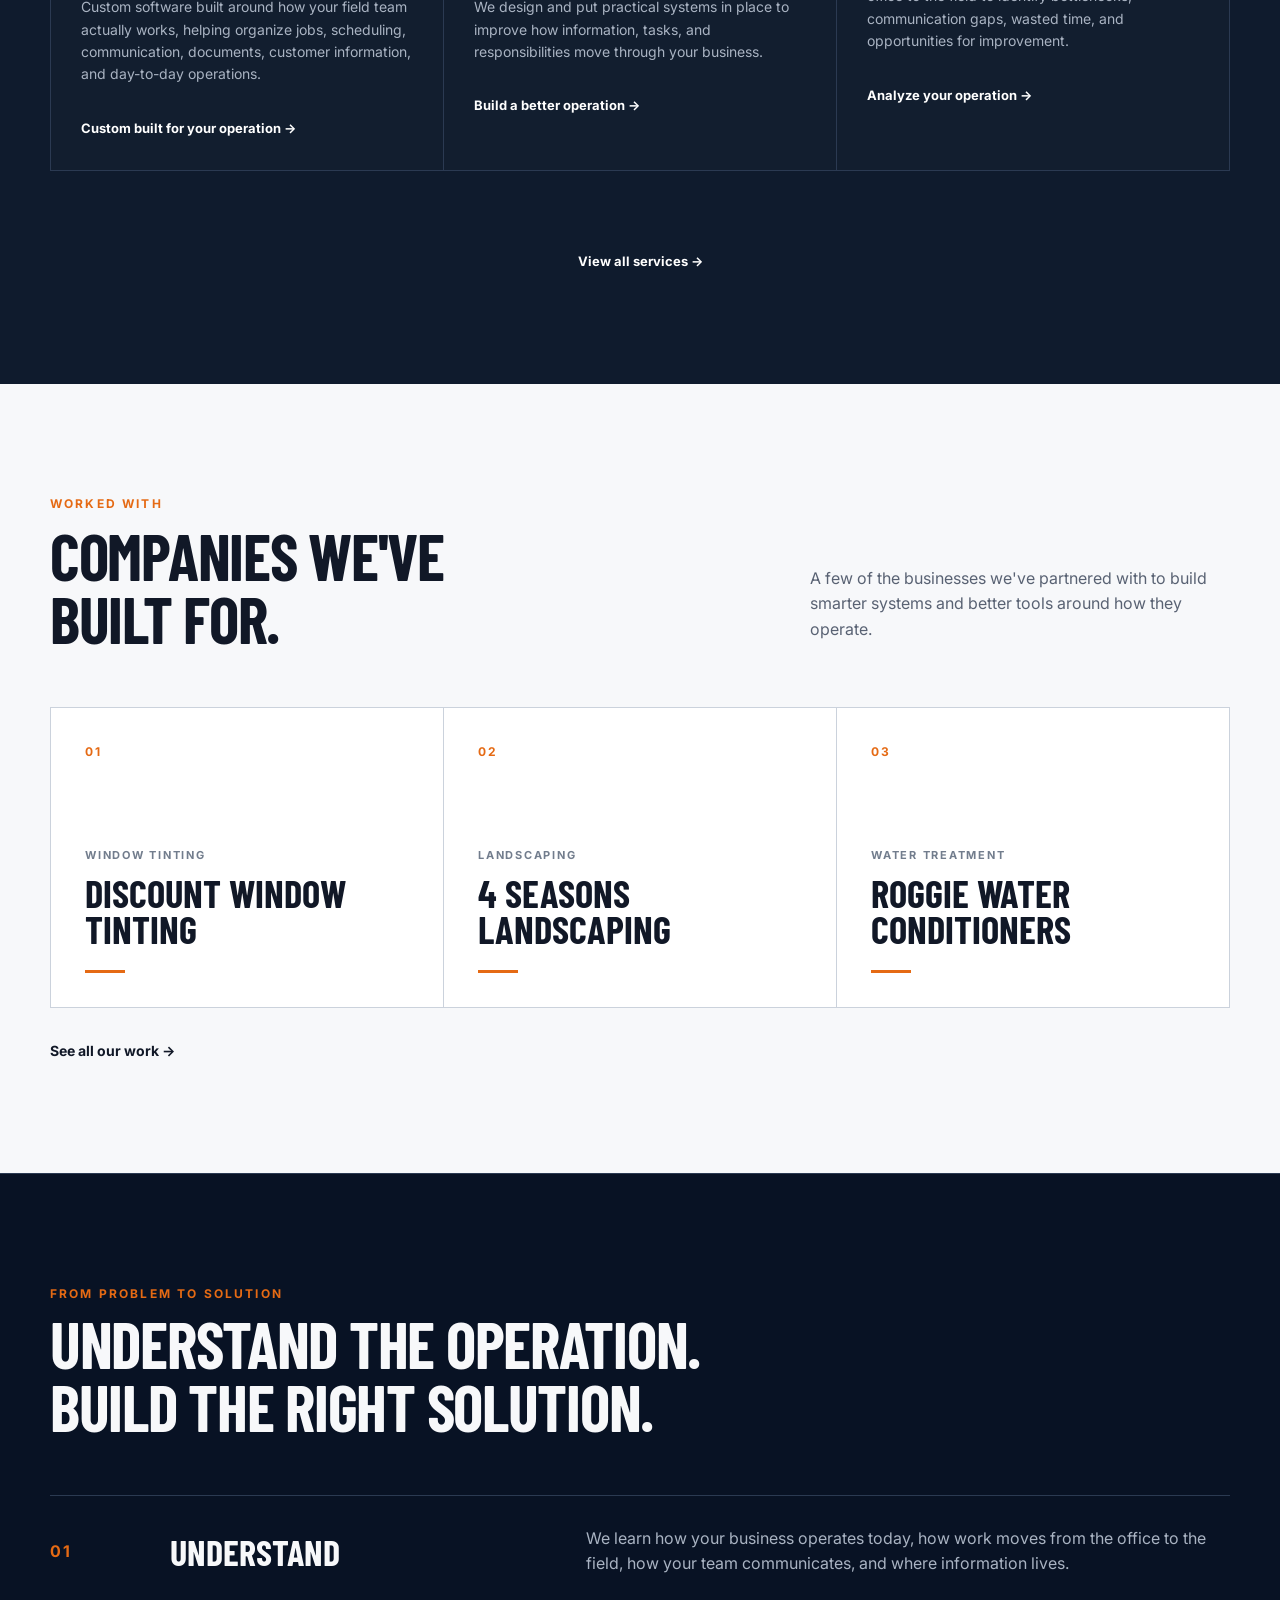
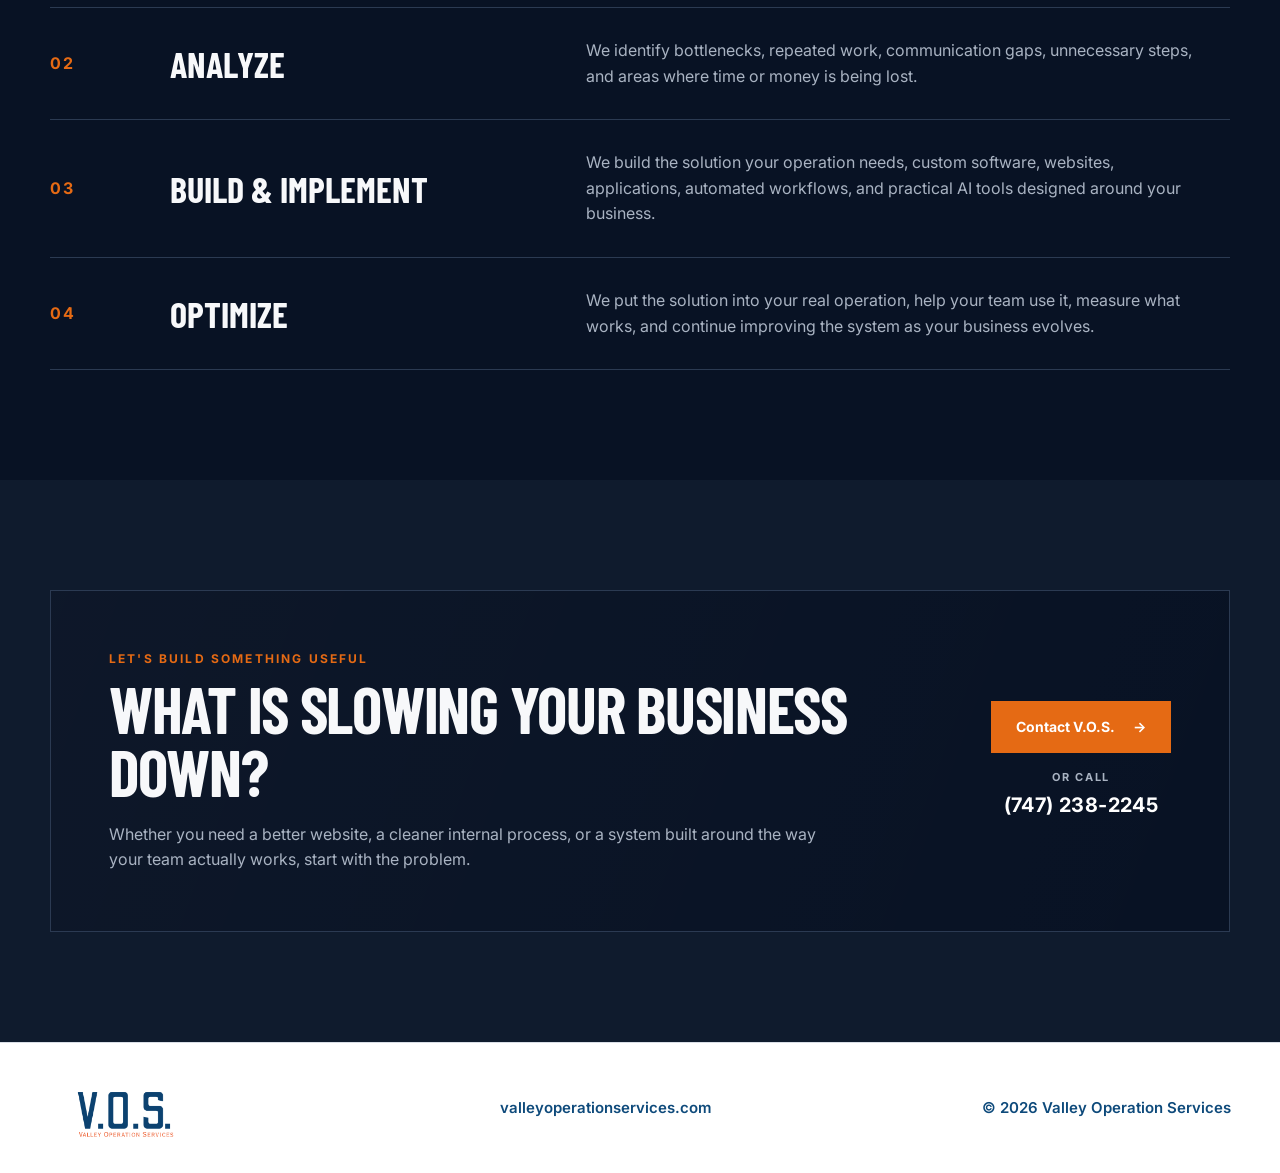
==== commit 9a7cf4fd: "Remove monograms from Worked With cards Co-Authored-By: Claude Opus 5.5 <noreply@anthropic.com>" ====
--- a/index.html
+++ b/index.html
@@ -18,7 +18,7 @@
     rel="stylesheet"
   >
 
-  <link rel="stylesheet" href="/styles.css?v=14" />
+  <link rel="stylesheet" href="/styles.css?v=15" />
 
   <!-- Google tag (gtag.js) - Google Ads -->
   <script async src="https://www.googletagmanager.com/gtag/js?id=AW-18516647561"></script>
@@ -271,7 +271,6 @@
 
           <div class="ww-card">
             <span class="ww-num">01</span>
-            <span class="ww-mark" aria-hidden="true">DW</span>
             <p class="ww-industry">Window Tinting</p>
             <h3>Discount Window Tinting</h3>
             <div class="ww-line"></div>
@@ -279,7 +278,6 @@
 
           <div class="ww-card">
             <span class="ww-num">02</span>
-            <span class="ww-mark" aria-hidden="true">4S</span>
             <p class="ww-industry">Landscaping</p>
             <h3>4 Seasons Landscaping</h3>
             <div class="ww-line"></div>
@@ -287,7 +285,6 @@
 
           <div class="ww-card">
             <span class="ww-num">03</span>
-            <span class="ww-mark" aria-hidden="true">RW</span>
             <p class="ww-industry">Water Treatment</p>
             <h3>Roggie Water Conditioners</h3>
             <div class="ww-line"></div>
--- a/styles.css
+++ b/styles.css
@@ -1850,37 +1850,6 @@
 .service-card:hover::before { transform: scaleX(1); }
 .service-card-accent::before { display: none; }
 
-/* ---- Worked With: client monograms ---- */
-
-.ww-card .ww-num {
-  position: absolute;
-  top: 30px;
-  right: 30px;
-  margin: 0;
-  padding: 0;
-}
-
-.ww-mark {
-  margin-bottom: auto;
-  width: 64px;
-  height: 64px;
-  display: grid;
-  place-items: center;
-  background: var(--navy);
-  color: var(--orange);
-  font-family: "Barlow Condensed", Arial, sans-serif;
-  font-size: 26px;
-  font-weight: 700;
-  letter-spacing: .02em;
-  transition: background .25s ease, color .25s ease;
-}
-
-.ww-card:hover .ww-mark { background: var(--orange); color: #fff; }
-
-@media (max-width: 900px) {
-  .ww-mark { width: 54px; height: 54px; font-size: 22px; margin-bottom: 36px; }
-}
-
 @media (prefers-reduced-motion: reduce) {
   .hero-visual, .dash-bars i, .dash-toast { animation: none; }
 }
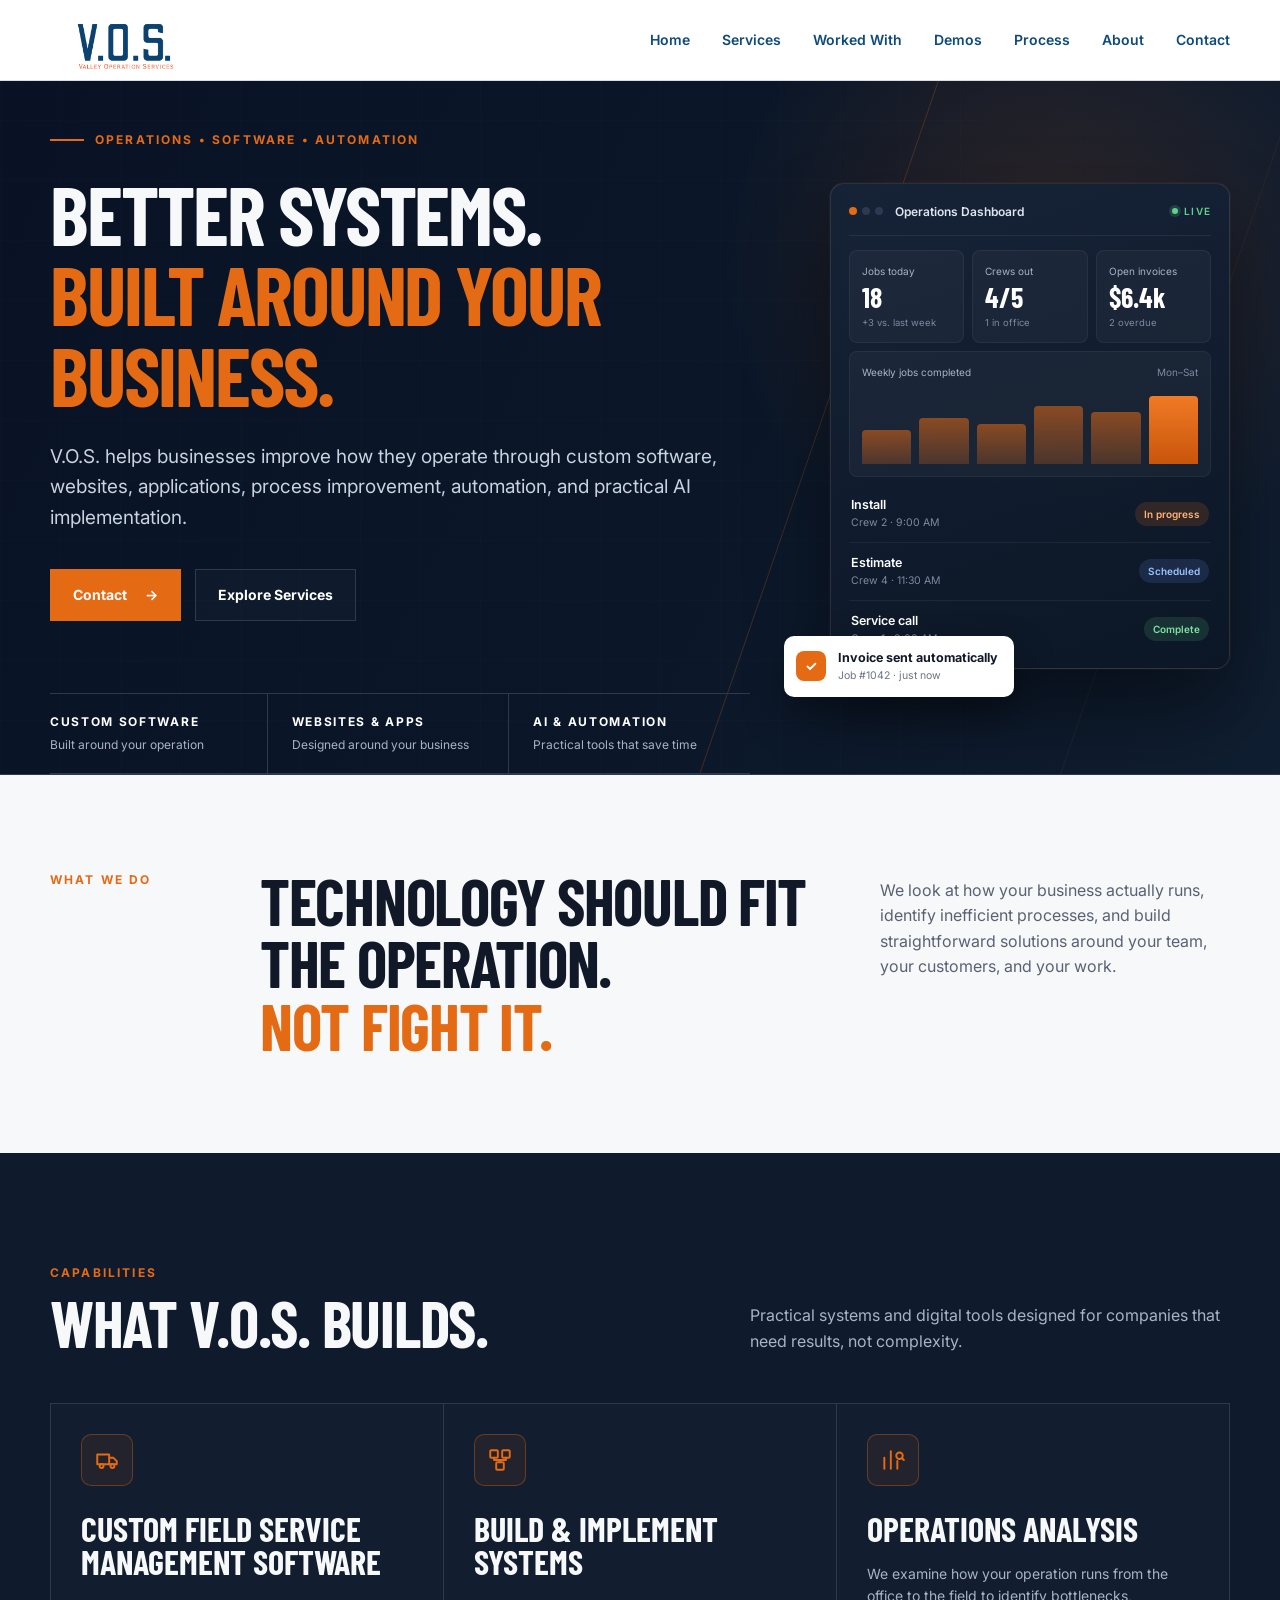
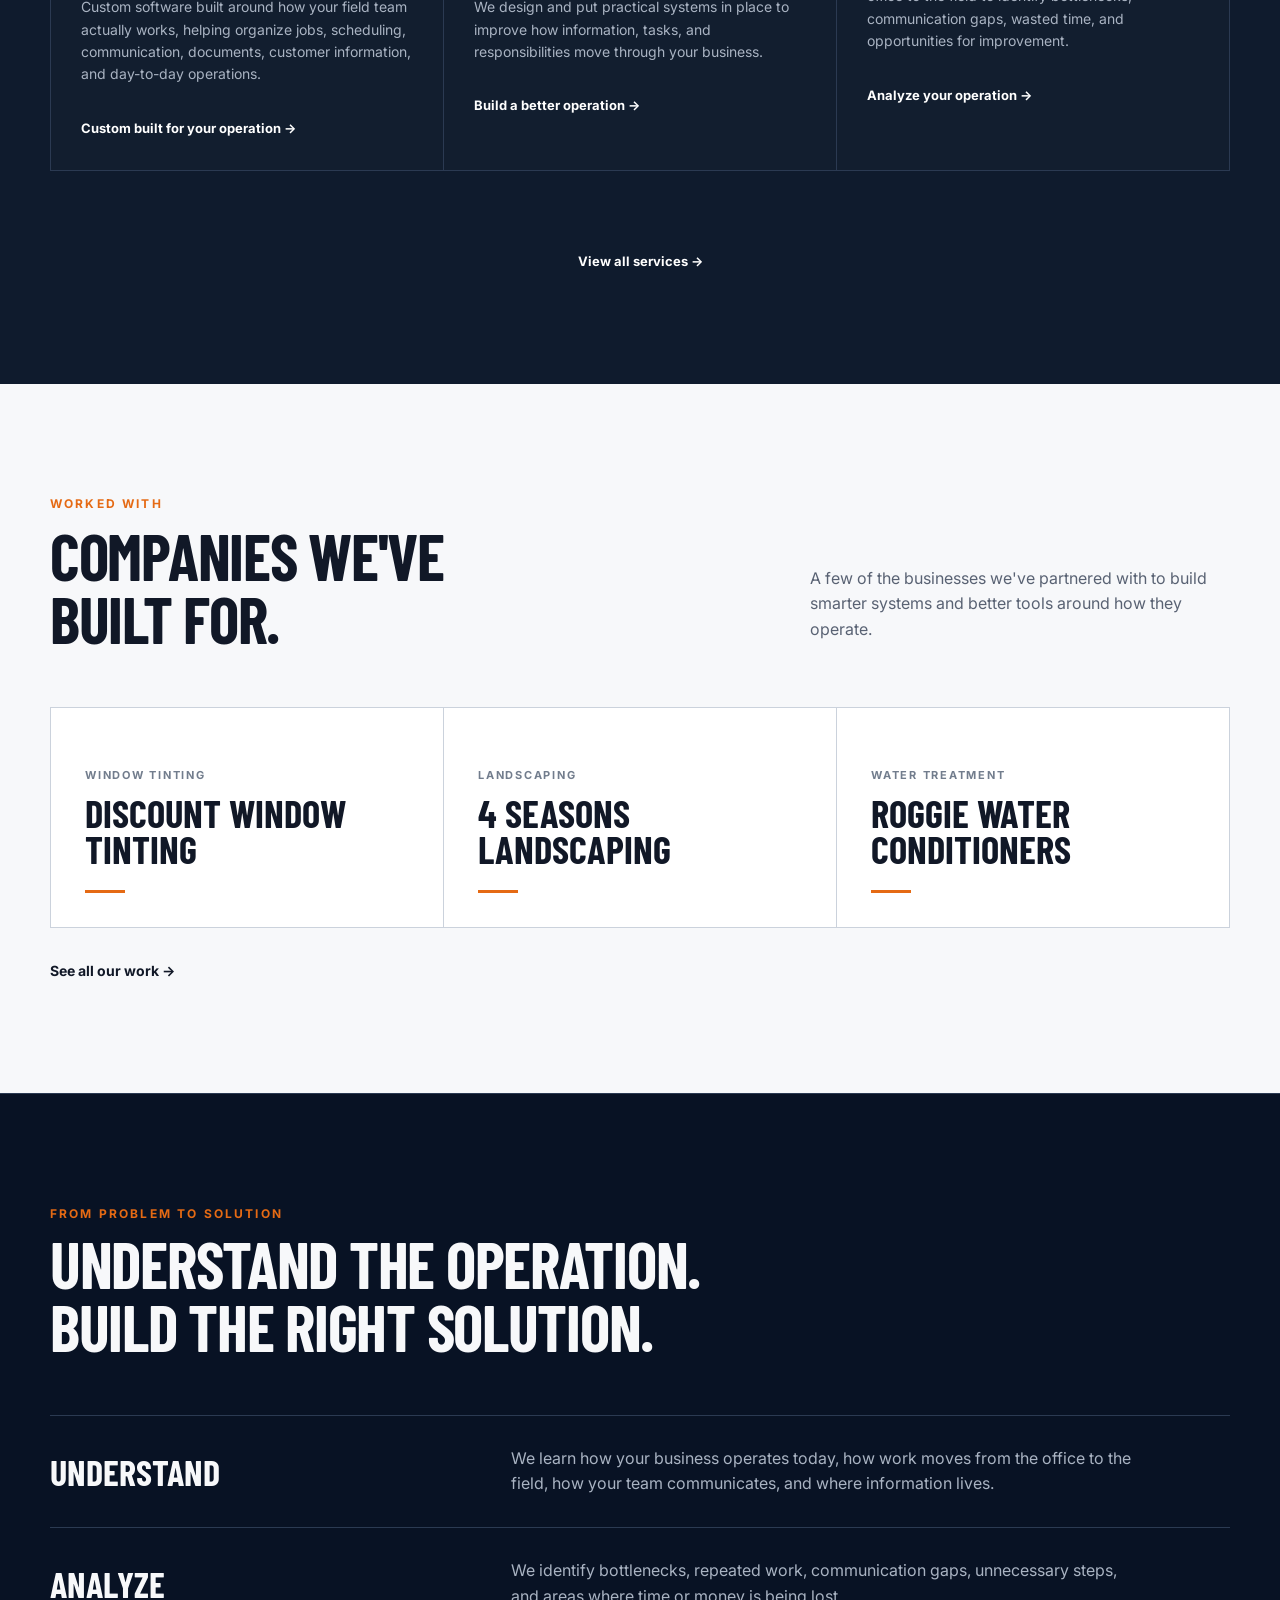
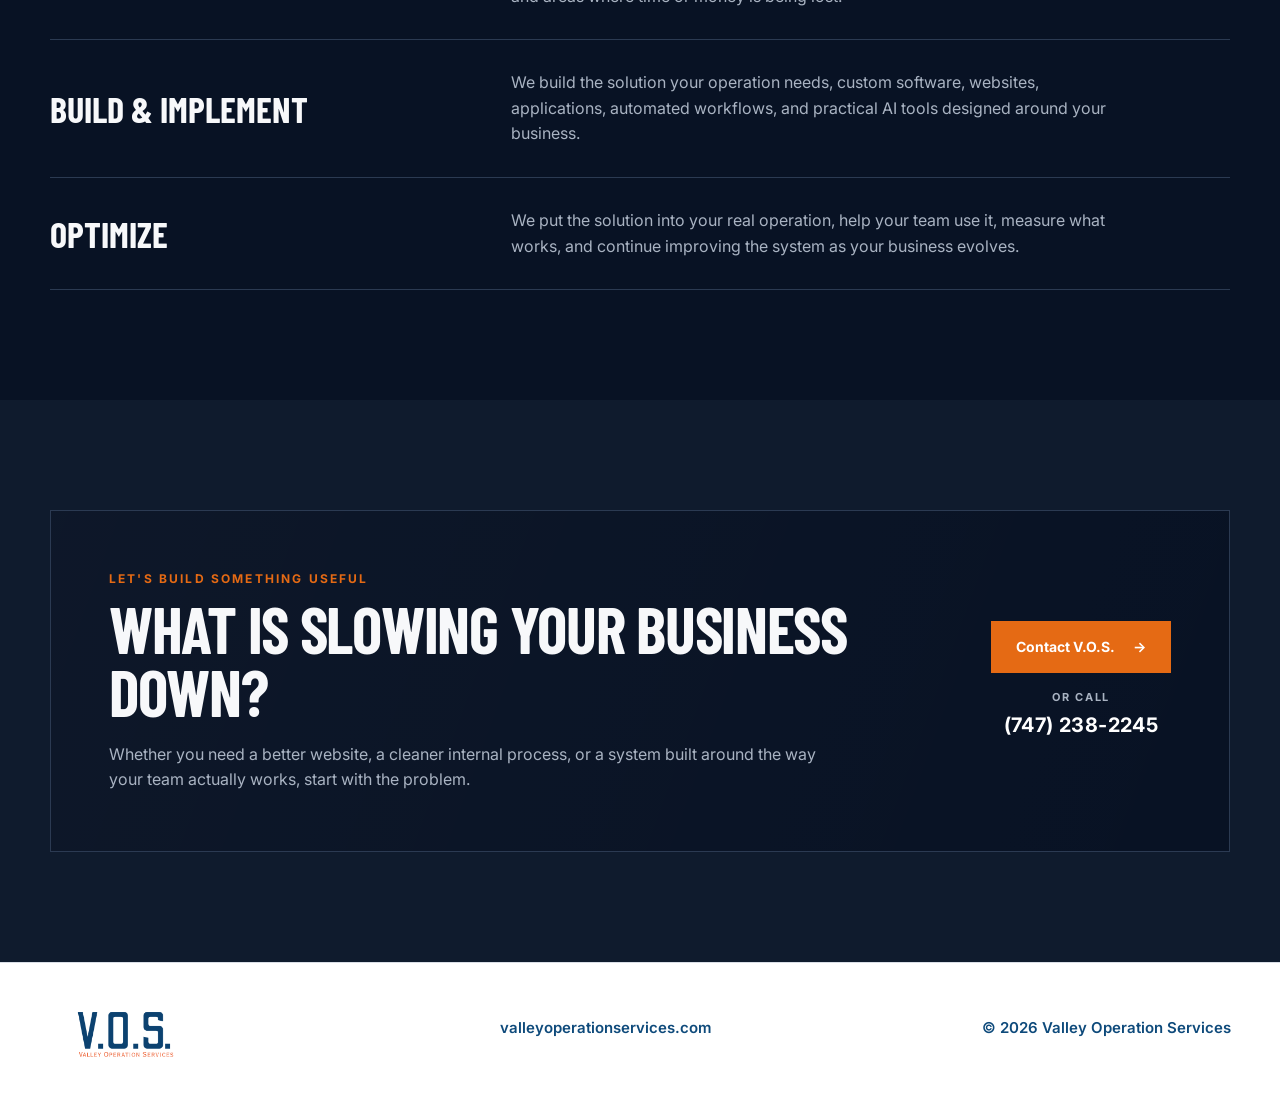
==== commit 3ac233c7: "Remove numbered labels site-wide Drop the 01/02/03 labels from Worked With, service, process, team, " ====
--- a/index.html
+++ b/index.html
@@ -18,7 +18,7 @@
     rel="stylesheet"
   >
 
-  <link rel="stylesheet" href="/styles.css?v=15" />
+  <link rel="stylesheet" href="/styles.css?v=17" />
 
   <!-- Google tag (gtag.js) - Google Ads -->
   <script async src="https://www.googletagmanager.com/gtag/js?id=AW-18516647561"></script>
@@ -209,7 +209,6 @@
         <div class="service-grid">
 
           <a class="service-card" href="/services/field-service-software/">
-            <span class="service-number">01</span>
             <div class="service-icon"><svg viewBox="0 0 24 24" fill="none" stroke="currentColor" stroke-width="1.8" stroke-linecap="round" stroke-linejoin="round" aria-hidden="true"><path d="M3 7h11v9H3z"/><path d="M14 10h4l3 3v3h-7"/><circle cx="7" cy="17.5" r="1.8"/><circle cx="17" cy="17.5" r="1.8"/></svg></div>
             <h3>Custom Field Service Management Software</h3>
             <p>
@@ -220,7 +219,6 @@
           </a>
 
           <a class="service-card" href="/services/systems/">
-            <span class="service-number">02</span>
             <div class="service-icon"><svg viewBox="0 0 24 24" fill="none" stroke="currentColor" stroke-width="1.8" stroke-linecap="round" stroke-linejoin="round" aria-hidden="true"><rect x="3" y="3" width="7" height="7" rx="1"/><rect x="14" y="3" width="7" height="7" rx="1"/><rect x="8.5" y="14" width="7" height="7" rx="1"/><path d="M6.5 10v2h11v-2M12 12v2"/></svg></div>
             <h3>Build & Implement Systems</h3>
             <p>
@@ -231,7 +229,6 @@
           </a>
 
           <a class="service-card" href="/services/operations-analysis/">
-            <span class="service-number">03</span>
             <div class="service-icon"><svg viewBox="0 0 24 24" fill="none" stroke="currentColor" stroke-width="1.8" stroke-linecap="round" stroke-linejoin="round" aria-hidden="true"><path d="M4 20V10M10 20V4M16 20v-7"/><circle cx="18" cy="8" r="3"/><path d="m20.2 10.2 1.8 1.8"/></svg></div>
             <h3>Operations Analysis</h3>
             <p>
@@ -270,21 +267,18 @@
         <div class="ww-grid">
 
           <div class="ww-card">
-            <span class="ww-num">01</span>
             <p class="ww-industry">Window Tinting</p>
             <h3>Discount Window Tinting</h3>
             <div class="ww-line"></div>
           </div>
 
           <div class="ww-card">
-            <span class="ww-num">02</span>
             <p class="ww-industry">Landscaping</p>
             <h3>4 Seasons Landscaping</h3>
             <div class="ww-line"></div>
           </div>
 
           <div class="ww-card">
-            <span class="ww-num">03</span>
             <p class="ww-industry">Water Treatment</p>
             <h3>Roggie Water Conditioners</h3>
             <div class="ww-line"></div>
@@ -323,7 +317,6 @@
         <div class="process-list">
 
           <div class="process-step">
-            <span>01</span>
             <h3>Understand</h3>
             <p>
               We learn how your business operates today, how work moves from the office
@@ -332,7 +325,6 @@
           </div>
 
           <div class="process-step">
-            <span>02</span>
             <h3>Analyze</h3>
             <p>
               We identify bottlenecks, repeated work, communication gaps, unnecessary
@@ -341,7 +333,6 @@
           </div>
 
           <div class="process-step">
-            <span>03</span>
             <h3>Build & Implement</h3>
             <p>
               We build the solution your operation needs, custom software, websites,
@@ -350,7 +341,6 @@
           </div>
 
           <div class="process-step">
-            <span>04</span>
             <h3>Optimize</h3>
             <p>
               We put the solution into your real operation, help your team use it,
--- a/styles.css
+++ b/styles.css
@@ -2274,3 +2274,16 @@
   .mi-body { grid-template-columns: 1fr; }
   .mi-nav { display: none; }
 }
+
+/* Worked With cards without numbers: less empty space above the name */
+.ww-card { min-height: 220px; }
+@media (max-width: 900px) { .ww-card { min-height: 0; } }
+
+/* Number labels removed site-wide: drop the column reserved for them */
+.process-step { grid-template-columns: .6fr 1fr; }
+.svc-include h3 { margin-top: 0; }
+
+@media (max-width: 620px) {
+  .process-step { grid-template-columns: 1fr; gap: 10px; }
+  .process-step p { grid-column: auto; }
+}
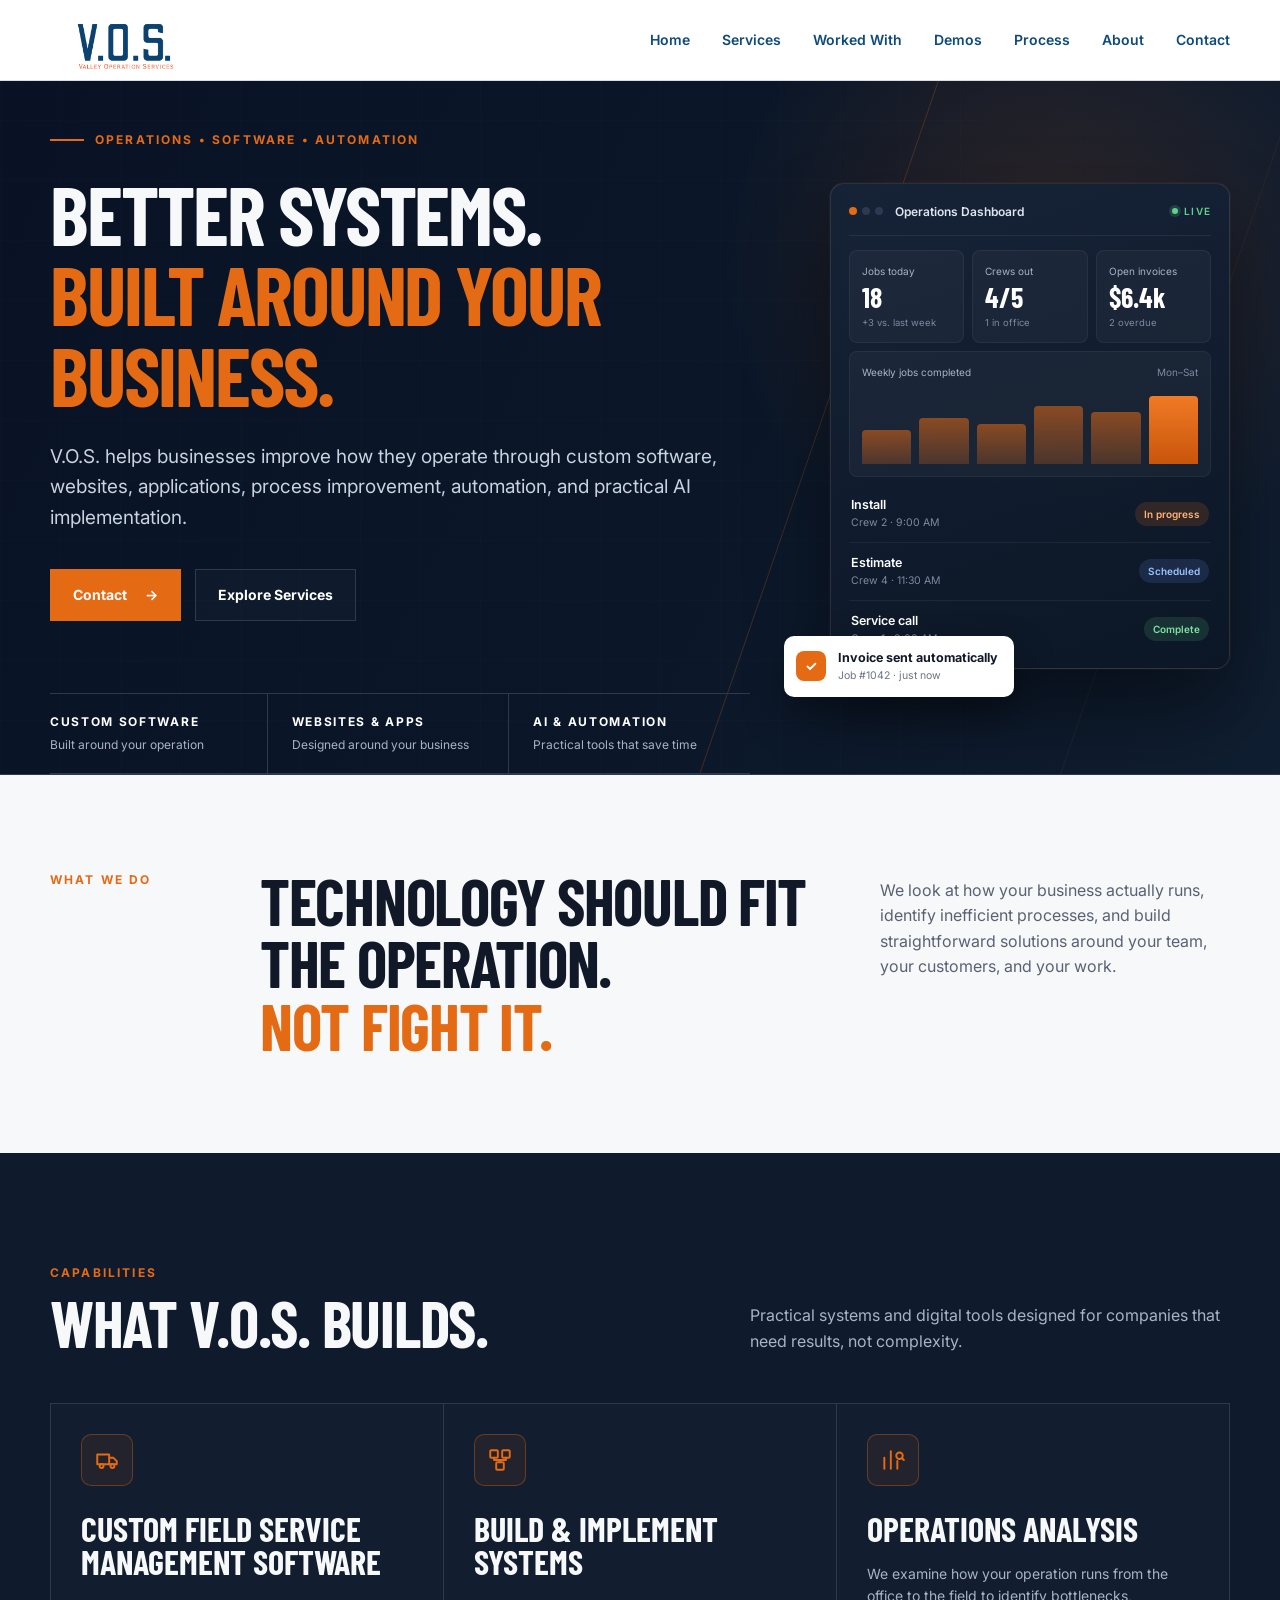
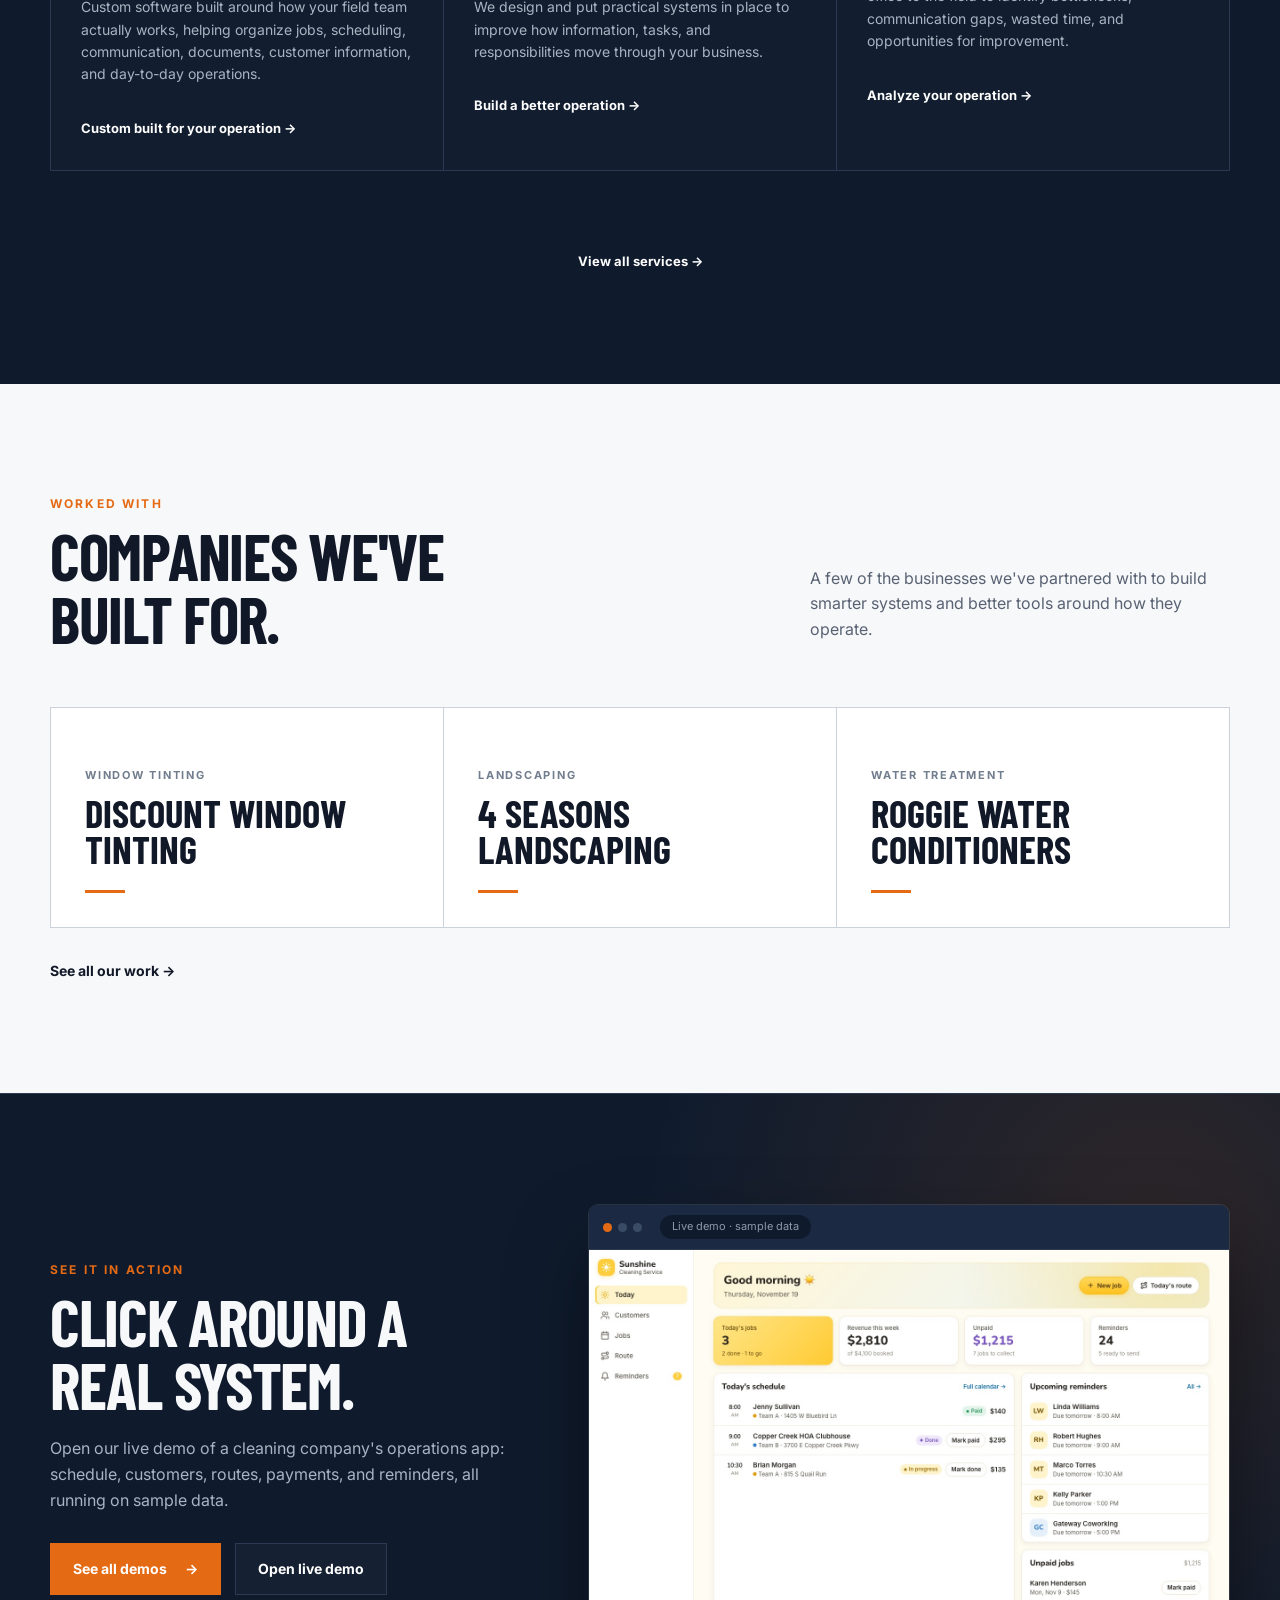
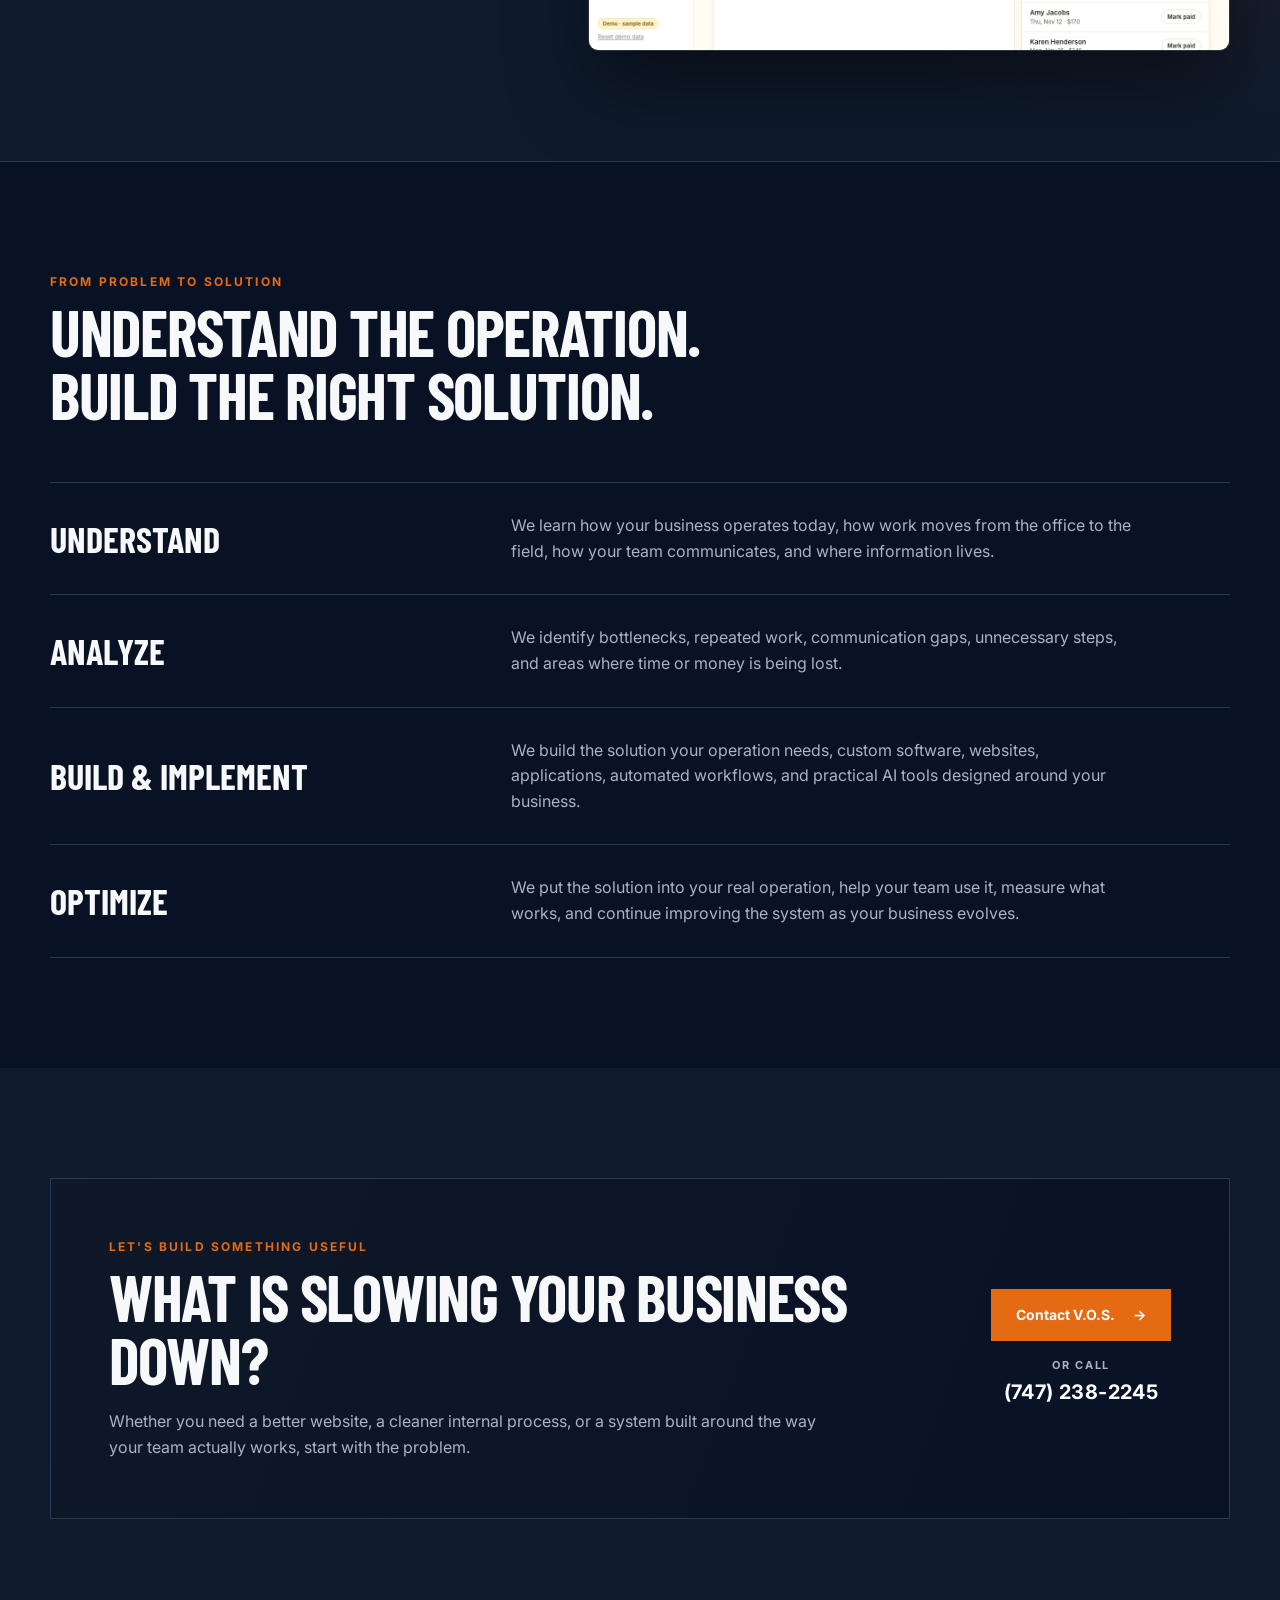
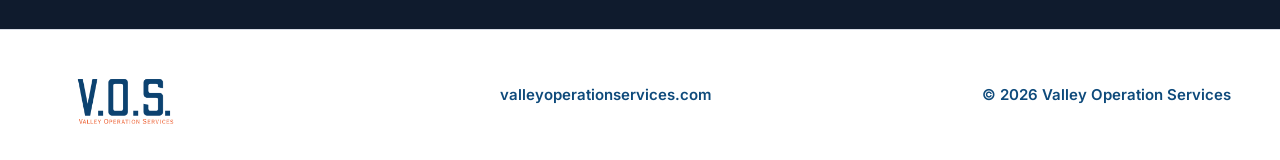
==== commit 0c38c84a: "Add link previews, contact form, and homepage demos strip - Favicon (SVG + PNG), apple-touch icon, a" ====
--- a/index.html
+++ b/index.html
@@ -10,6 +10,21 @@
 
   <title>V.O.S. | Valley Operation Services</title>
 
+  <link rel="icon" href="/favicon.svg" type="image/svg+xml">
+  <link rel="icon" href="/favicon-32.png" sizes="32x32" type="image/png">
+  <link rel="apple-touch-icon" href="/apple-touch-icon.png">
+  <meta name="theme-color" content="#081224">
+
+  <meta property="og:type" content="website">
+  <meta property="og:site_name" content="Valley Operation Services">
+  <meta property="og:title" content="V.O.S. | Valley Operation Services">
+  <meta property="og:description" content="Valley Operation Services helps blue-collar businesses diagnose inefficiencies, build better systems, and implement practical technology.">
+  <meta property="og:url" content="https://valleyoperationservices.com/">
+  <meta property="og:image" content="https://valleyoperationservices.com/og-image.jpg">
+  <meta property="og:image:width" content="1200">
+  <meta property="og:image:height" content="630">
+  <meta name="twitter:card" content="summary_large_image">
+
   <link rel="preconnect" href="https://fonts.googleapis.com">
   <link rel="preconnect" href="https://fonts.gstatic.com" crossorigin>
 
@@ -18,7 +33,7 @@
     rel="stylesheet"
   >
 
-  <link rel="stylesheet" href="/styles.css?v=17" />
+  <link rel="stylesheet" href="/styles.css?v=19" />
 
   <!-- Google tag (gtag.js) - Google Ads -->
   <script async src="https://www.googletagmanager.com/gtag/js?id=AW-18516647561"></script>
@@ -292,6 +307,34 @@
     </section>
 
 
+    <!-- DEMOS TEASER -->
+    <section id="home-demos" class="home-demos section">
+      <div class="container home-demos-grid">
+
+        <div class="home-demos-copy">
+          <p class="section-kicker">SEE IT IN ACTION</p>
+          <h2>Click around a<br>real system.</h2>
+          <p>
+            Open our live demo of a cleaning company's operations app: schedule, customers,
+            routes, payments, and reminders, all running on sample data.
+          </p>
+          <div class="hero-actions">
+            <a class="btn btn-primary" href="/demos/">See all demos <span>→</span></a>
+            <a class="btn btn-secondary" href="https://sunshine-cleaning-demo.pages.dev" target="_blank" rel="noopener">Open live demo</a>
+          </div>
+        </div>
+
+        <a class="home-demos-shot" href="/demos/" aria-label="See all demos">
+          <div class="demo-browser">
+            <div class="demo-browser-bar"><i></i><i></i><i></i><span>Live demo · sample data</span></div>
+            <img src="/demos/img/sunshine-cleaning.jpg" alt="Cleaning company operations dashboard demo" width="1440" height="900" loading="lazy">
+          </div>
+        </a>
+
+      </div>
+    </section>
+
+
     <!-- PROCESS TEASER -->
     <section id="home-process" class="process section">
 
@@ -377,7 +420,7 @@
 
         </div>
         <div class="contact-actions">
-          <a href="mailto:contact@valleyoperationservices.com" class="btn btn-primary btn-large">
+          <a href="/contact/" class="btn btn-primary btn-large">
             Contact V.O.S. <span>→</span>
           </a>
           <a href="tel:+17472382245" class="contact-phone">
@@ -421,7 +464,7 @@
 
   </footer>
 
-  <script src="/script.js?v=7"></script>
+  <script src="/script.js?v=8"></script>
 
 </body>
 </html>
--- a/styles.css
+++ b/styles.css
@@ -2287,3 +2287,82 @@
   .process-step { grid-template-columns: 1fr; gap: 10px; }
   .process-step p { grid-column: auto; }
 }
+
+/* =========================
+   CONTACT PAGE FORM
+========================= */
+
+.contact-page { padding-top: 170px; }
+
+.contact-alt {
+  display: grid;
+  gap: 2px;
+  margin-top: 30px;
+  border-top: 1px solid var(--steel);
+}
+
+.contact-alt-link {
+  display: grid;
+  gap: 2px;
+  padding: 16px 0;
+  border-bottom: 1px solid var(--steel);
+  color: #fff;
+  font-size: 18px;
+  font-weight: 700;
+  overflow-wrap: anywhere;
+  transition: color .2s ease, padding-left .2s ease;
+}
+
+.contact-alt-link span {
+  color: var(--muted);
+  font-size: 11px;
+  letter-spacing: .16em;
+  text-transform: uppercase;
+}
+
+.contact-alt-link:hover { color: var(--orange); padding-left: 6px; }
+
+@media (max-width: 620px) {
+  .contact-page { padding-top: 120px; }
+  .contact-alt-link { font-size: 16px; }
+}
+
+/* =========================
+   HOME: DEMOS TEASER
+========================= */
+
+.home-demos {
+  background:
+    radial-gradient(circle at 90% 20%, rgba(229,106,20,.14), transparent 40%),
+    var(--surface);
+  border-top: 1px solid var(--steel);
+}
+
+.home-demos-grid {
+  display: grid;
+  grid-template-columns: .85fr 1.15fr;
+  gap: 64px;
+  align-items: center;
+}
+
+.home-demos-copy h2 {
+  margin: 12px 0 20px;
+  font-size: clamp(48px, 5vw, 72px);
+  text-transform: uppercase;
+  letter-spacing: -.02em;
+}
+
+.home-demos-copy > p:not(.section-kicker) { color: var(--muted); max-width: 460px; }
+.home-demos-copy .hero-actions { margin-top: 30px; }
+
+.home-demos-shot { display: block; }
+.home-demos-shot .demo-browser { border-color: rgba(255,255,255,.1); box-shadow: 0 40px 80px rgba(0,0,0,.45); }
+.home-demos-shot .demo-browser-bar { background: #1b2a42; border-color: rgba(255,255,255,.08); }
+.home-demos-shot .demo-browser-bar i { background: #3a4b66; }
+.home-demos-shot .demo-browser-bar i:first-child { background: var(--orange); }
+.home-demos-shot .demo-browser-bar span { background: #0f1b2d; color: #8d99ab; }
+.home-demos-shot:hover .demo-browser { transform: translateY(-6px); }
+
+@media (max-width: 900px) {
+  .home-demos-grid { grid-template-columns: 1fr; gap: 40px; }
+}
